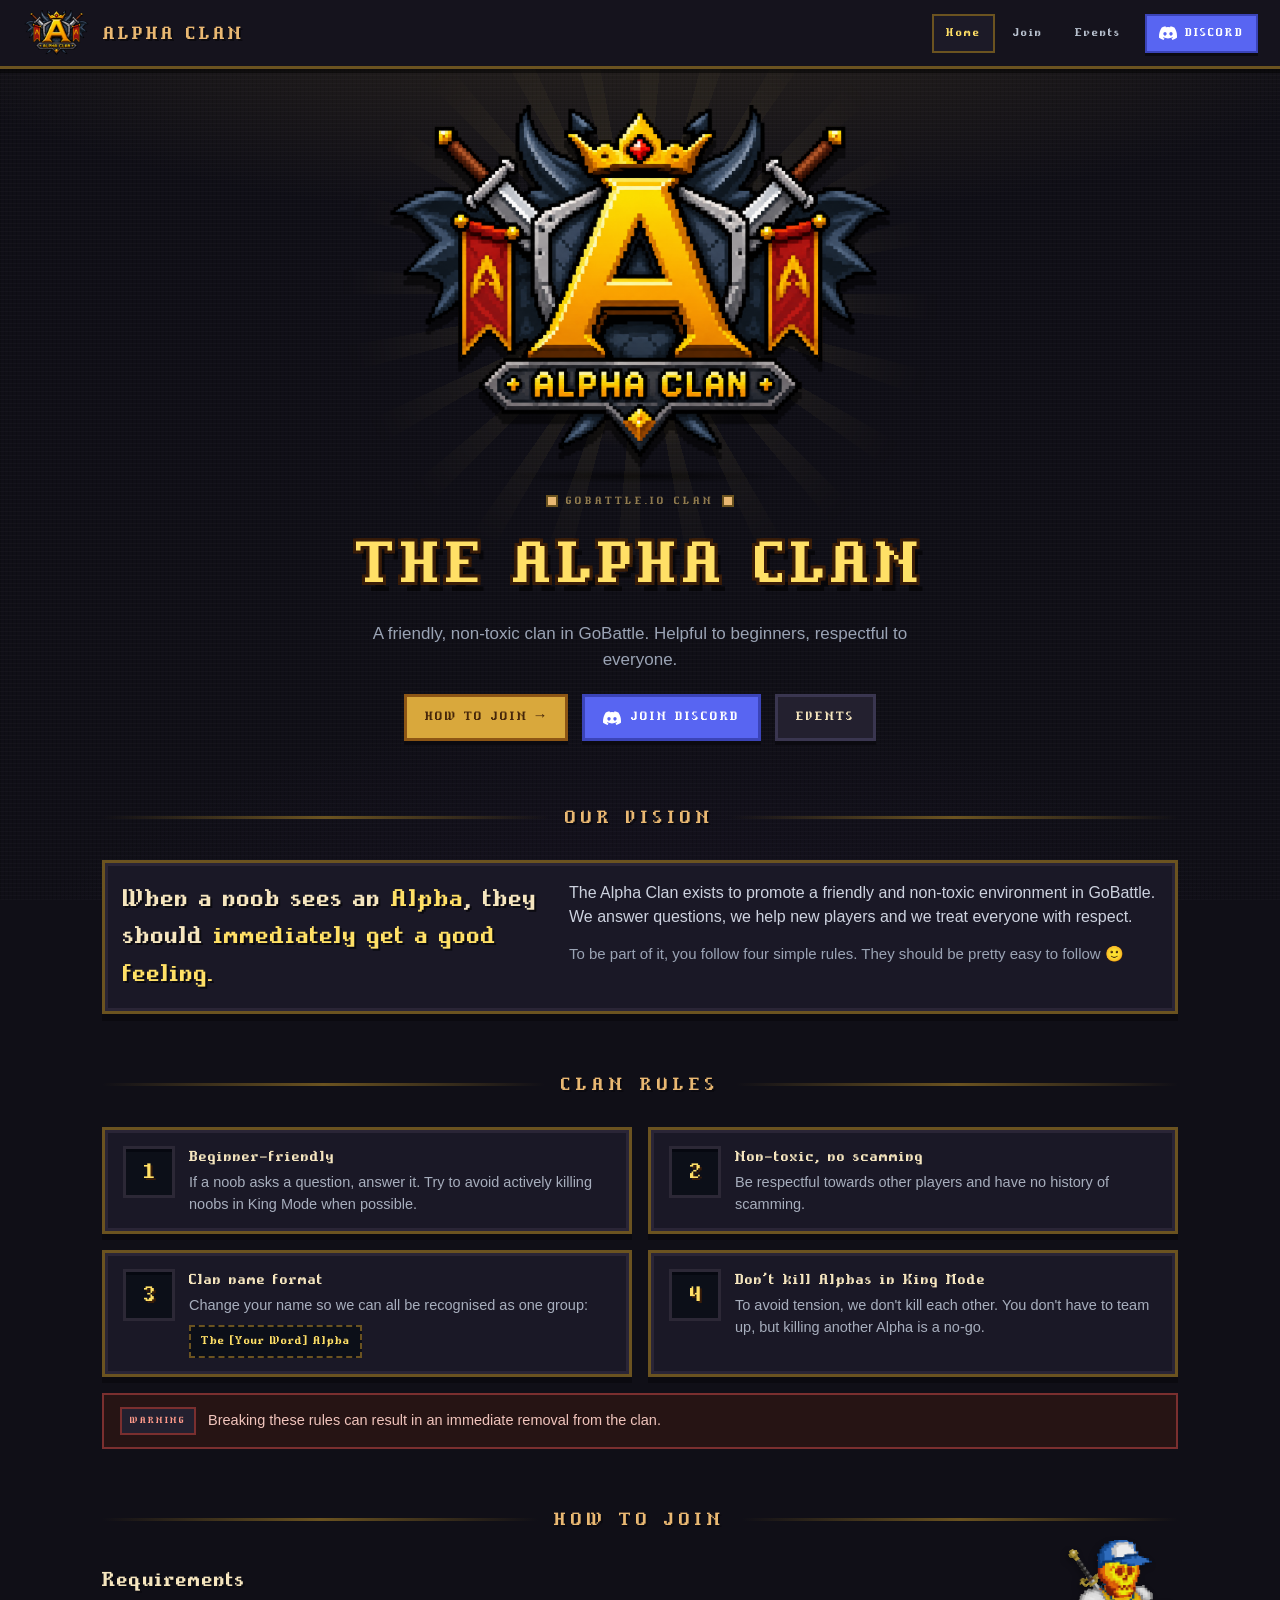
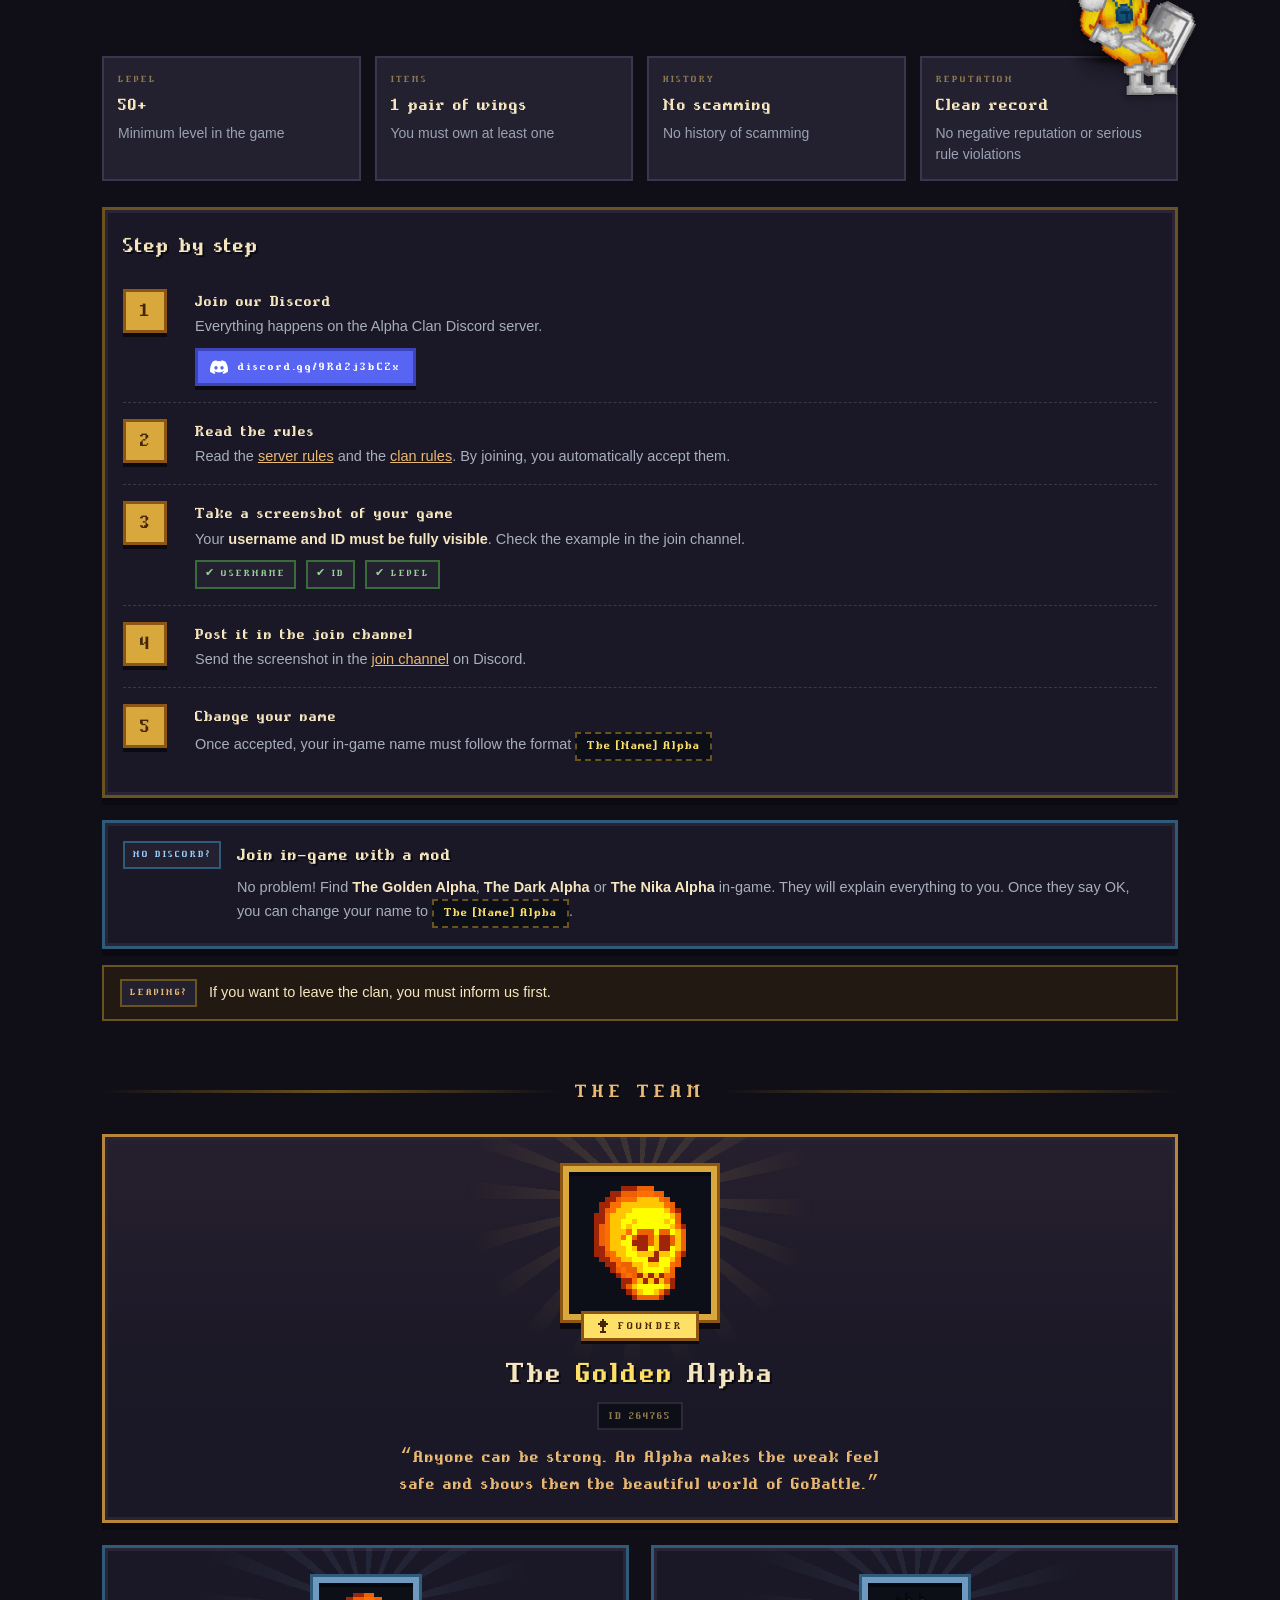
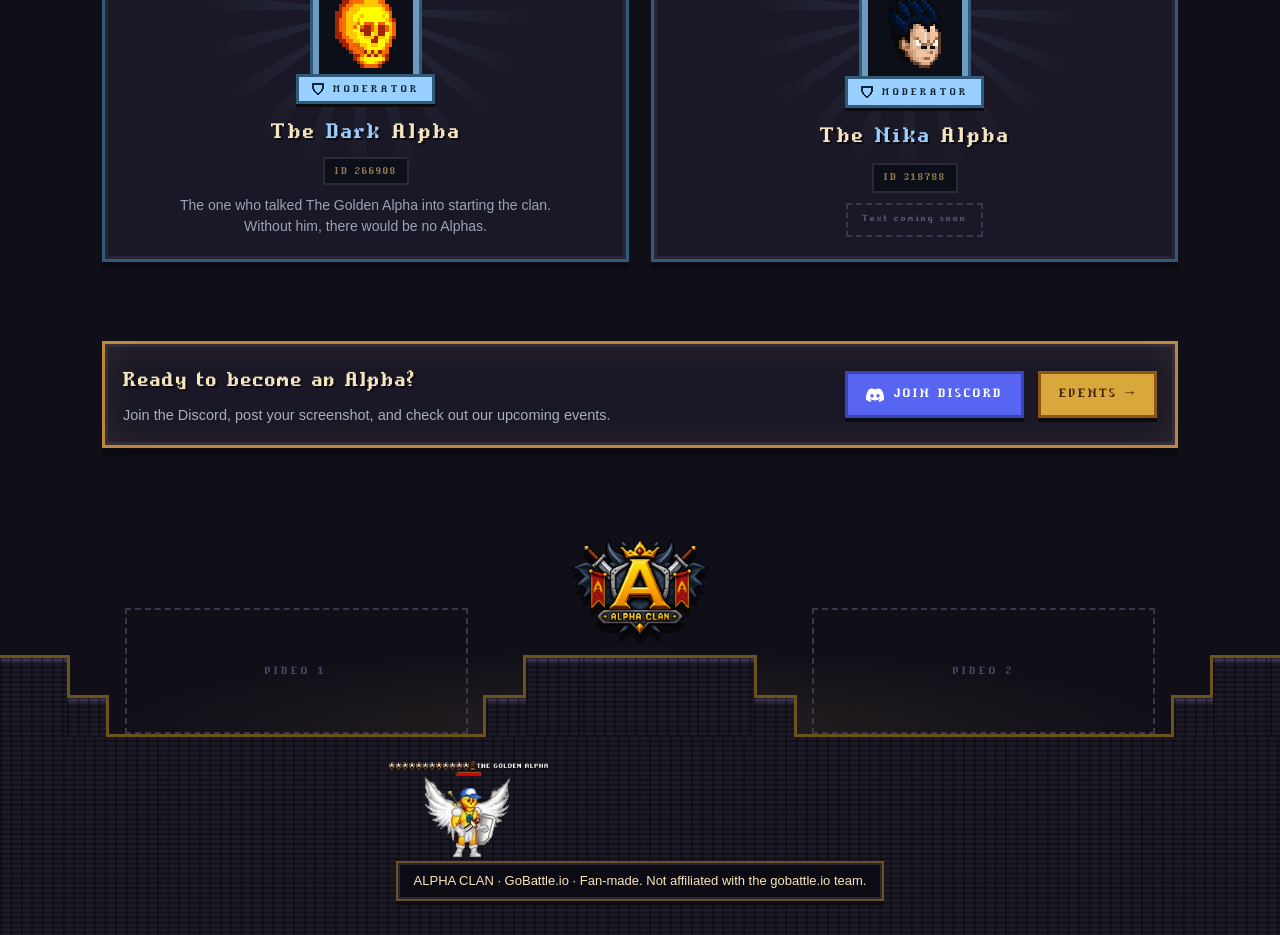
==== index.html @ 9edad075 "The Golden Alpha als Animation im Footer und neben den Events Co-Authored-By: Claude Opus 5.5 <norep" ====
<!DOCTYPE html>
<html lang="en">
<head>
  <meta charset="utf-8">
  <meta name="viewport" content="width=device-width, initial-scale=1">
  <title>ALPHA CLAN – GoBattle</title>
  <link rel="icon" href="images/alpha-clan-logo.png">
  <link rel="stylesheet" href="css/base.css">
  <link rel="stylesheet" href="css/home.css">
</head>
<body>

<header class="topbar">
  <a class="brand" href="#top"><img src="images/alpha-clan-logo.png" alt="Alpha Clan"><span>ALPHA CLAN</span></a>
  <button class="menu-btn" type="button" aria-label="Menu" aria-expanded="false" aria-controls="nav"><span></span></button>
  <nav class="topnav" id="nav">
    <a href="index.html" class="on">Home</a>
    <a href="#join">Join</a>
    <a href="events.html">Events</a>
    <a class="dc" href="https://discord.gg/9Rd2j3bCZx" target="_blank" rel="noopener"><span class="i-discord"></span>DISCORD</a>
  </nav>
</header>

<section class="hero" id="top">
  <div class="stage">
    <div class="rays"></div>
    <img class="crest" src="images/alpha-clan-logo.png" alt="Alpha Clan">
    <div class="pedestal"></div>
  </div>
  <div class="kick"><span class="stud"></span>GOBATTLE.IO CLAN<span class="stud"></span></div>
  <h1 class="title">THE ALPHA CLAN</h1>
  <p class="sub">A friendly, non-toxic clan in GoBattle. Helpful to beginners, respectful to everyone.</p>
  <div class="cta">
    <a class="btn" href="#join">HOW TO JOIN &rarr;</a>
    <a class="btn discord" href="https://discord.gg/9Rd2j3bCZx" target="_blank" rel="noopener"><span class="i-discord"></span>JOIN DISCORD</a>
    <a class="btn ghost" href="events.html">EVENTS</a>
  </div>
</section>

<main class="wrap">

  <section class="sec" id="vision">
    <div class="head"><h2>OUR VISION</h2></div>
    <div class="card vision">
      <p class="quote">When a noob sees an <b>Alpha</b>, they should <b>immediately get a good feeling.</b></p>
      <div>
        <p>The Alpha Clan exists to promote a friendly and non-toxic environment in GoBattle. We answer questions, we help new players and we treat everyone with respect.</p>
        <p class="small">To be part of it, you follow four simple rules. They should be pretty easy to follow 🙂</p>
      </div>
    </div>
  </section>

  <section class="sec" id="rules">
    <div class="head"><h2>CLAN RULES</h2></div>
    <div class="rules">
      <div class="rule">
        <div class="n">1</div>
        <div><h3>Beginner-friendly</h3><p>If a noob asks a question, answer it. Try to avoid actively killing noobs in King Mode when possible.</p></div>
      </div>
      <div class="rule">
        <div class="n">2</div>
        <div><h3>Non-toxic, no scamming</h3><p>Be respectful towards other players and have no history of scamming.</p></div>
      </div>
      <div class="rule">
        <div class="n">3</div>
        <div><h3>Clan name format</h3><p>Change your name so we can all be recognised as one group:</p><span class="fmt">The [Your Word] Alpha</span></div>
      </div>
      <div class="rule">
        <div class="n">4</div>
        <div><h3>Don't kill Alphas in King Mode</h3><p>To avoid tension, we don't kill each other. You don't have to team up, but killing another Alpha is a no-go.</p></div>
      </div>
    </div>
    <div class="warn"><span class="tag red">WARNING</span><span>Breaking these rules can result in an immediate removal from the clan.</span></div>
  </section>

  <section class="sec" id="join">
    <div class="head"><h2>HOW TO JOIN</h2></div>

    <h3 class="ctitle req-title">Requirements</h3>
    <div class="reqwrap">
      <span class="seatshadow" aria-hidden="true"></span>
      <img class="sitter" src="images/sitter.png" alt="" aria-hidden="true">
      <div class="req">
        <div class="rq"><small>LEVEL</small><b>50+</b><span>Minimum level in the game</span></div>
        <div class="rq"><small>ITEMS</small><b>1 pair of wings</b><span>You must own at least one</span></div>
        <div class="rq"><small>HISTORY</small><b>No scamming</b><span>No history of scamming</span></div>
        <div class="rq"><small>REPUTATION</small><b>Clean record</b><span>No negative reputation or serious rule violations</span></div>
      </div>
    </div>

    <div class="card steps-card">
      <h3 class="ctitle">Step by step</h3>
      <ol class="steps">
        <li><div>
          <h4>Join our Discord</h4>
          <p>Everything happens on the Alpha Clan Discord server.</p>
          <a class="btn discord" href="https://discord.gg/9Rd2j3bCZx" target="_blank" rel="noopener"><span class="i-discord"></span>discord.gg/9Rd2j3bCZx</a>
        </div></li>
        <li><div>
          <h4>Read the rules</h4>
          <p>Read the <a href="https://discord.com/channels/1537500605042528298/1550809230829682698" target="_blank" rel="noopener">server rules</a> and the <a href="https://discord.com/channels/1537500605042528298/1537757048744312873" target="_blank" rel="noopener">clan rules</a>. By joining, you automatically accept them.</p>
        </div></li>
        <li><div>
          <h4>Take a screenshot of your game</h4>
          <p>Your <b>username and ID must be fully visible</b>. Check the example in the join channel.</p>
          <div class="checks"><span class="tag green">&#10004; USERNAME</span><span class="tag green">&#10004; ID</span><span class="tag green">&#10004; LEVEL</span></div>
        </div></li>
        <li><div>
          <h4>Post it in the join channel</h4>
          <p>Send the screenshot in the <a href="https://discord.com/channels/1537500605042528298/1537759457839419513" target="_blank" rel="noopener">join channel</a> on Discord.</p>
        </div></li>
        <li><div>
          <h4>Change your name</h4>
          <p>Once accepted, your in-game name must follow the format <span class="fmt">The [Name] Alpha</span></p>
        </div></li>
      </ol>
    </div>

    <div class="card alt">
      <span class="tag blue">NO DISCORD?</span>
      <div>
        <h3 class="ctitle">Join in-game with a mod</h3>
        <p class="desc">No problem! Find <b>The Golden Alpha</b>, <b>The Dark Alpha</b> or <b>The Nika Alpha</b> in-game. They will explain everything to you. Once they say OK, you can change your name to <span class="fmt">The [Name] Alpha</span>.</p>
      </div>
    </div>

    <div class="warn gold"><span class="tag gold">LEAVING?</span><span>If you want to leave the clan, you must inform us first.</span></div>
  </section>

  <section class="sec" id="team">
    <div class="head"><h2>THE TEAM</h2></div>
    <div class="team">
      <div id="founder"></div>
      <div class="mods" id="mods"></div>
    </div>
    <div class="stat" id="stat"></div>
  </section>

  <section class="sec">
    <div class="card feat band">
      <div>
        <h3 class="ctitle">Ready to become an Alpha?</h3>
        <p class="desc">Join the Discord, post your screenshot, and check out our upcoming events.</p>
      </div>
      <div class="cta">
        <a class="btn discord" href="https://discord.gg/9Rd2j3bCZx" target="_blank" rel="noopener"><span class="i-discord"></span>JOIN DISCORD</a>
        <a class="btn" href="events.html">EVENTS &rarr;</a>
      </div>
    </div>
  </section>

</main>

<section class="arena" aria-hidden="true">
  <div class="stone wall left"></div>
  <div class="fighter empty" data-label="VIDEO 1" data-src="videos/fight-1.mp4" data-ground="0.1182"><span class="block hi l"></span><span class="block base l"></span><span class="block hi r"></span><span class="block base r"></span></div>
  <div class="stone center"><img class="arena-logo" src="images/alpha-clan-logo.png" alt=""></div>
  <div class="fighter empty" data-label="VIDEO 2" data-src="videos/fight-2.mp4" data-ground="0.0886"><span class="block hi l"></span><span class="block base l"></span><span class="block hi r"></span><span class="block base r"></span></div>
  <div class="stone wall right"></div>
</section>

<footer>
  <span><img class="footer-alpha" src="images/golden-alpha-rechts.webp" alt="" aria-hidden="true">ALPHA CLAN · GoBattle.io · Fan-made. Not affiliated with the gobattle.io team.</span>
</footer>

<script src="data/team.js"></script>
<script src="js/common.js"></script>
<script src="js/home.js"></script>
</body>
</html>
---- css/base.css ----
@font-face {
  font-family: "Compass";
  src: url("../images/compass.ttf") format("truetype");
  font-display: swap;
}

:root {
  --bg:      #100f17;
  --panel:   #1a1826;
  --panel2:  #23202f;
  --well:    #0c0f18;
  --bar:     #15131d;
  --edge:    #6b5320;
  --edge2:   #b8863a;
  --in:      #2a2536;
  --line:    #3a3650;
  --slot:    #2c2836;

  --gold:    #e9b872;
  --yellow:  #ffe066;
  --cream:   #f6e6bf;
  --brown:   #8f7a4e;
  --ink:     #3a1d08;
  --shadow:  #0b0a10;
  --text:    #cdd2df;
  --muted:   #9aa3b4;
  --soft:    #a7aebd;
  --hover:   #fff9b8;

  --green:   #9ad09a;
  --blue:    #9ad0ff;
  --red:     #ff9a8a;

  --btn:      #d9a83c;
  --btn-edge: #8d5615;
  --btn-ink:  #45260a;
  --discord:  #5865f2;
  --discord2: #3b44b8;

  --stone:     #1d1a27;
  --brick-w:   36px;
  --brick-h:   17px;
  --cap:       18px;
  --bricks:    linear-gradient(90deg, rgba(0, 0, 0, .38) 2px, transparent 2px),
               linear-gradient(0deg, rgba(0, 0, 0, .38) 2px, transparent 2px);

  --px: "Compass", monospace;
  --b:  "Trebuchet MS", Tahoma, sans-serif;

  --outline-3: -3px 0 var(--ink), 3px 0 var(--ink), 0 -3px var(--ink), 0 3px var(--ink),
               -3px -3px var(--ink), 3px -3px var(--ink), -3px 3px var(--ink), 3px 3px var(--ink),
               6px 9px 0 rgba(0, 0, 0, .55);
}

*, *::before, *::after { box-sizing: border-box; margin: 0; padding: 0; }

html { scroll-behavior: smooth; }

[id] { scroll-margin-top: 90px; }

body {
  min-height: 100vh;
  display: flex;
  flex-direction: column;
  font-family: var(--b);
  font-size: 16px;
  line-height: 1.5;
  color: var(--text);
  background-color: var(--bg);
  background-image:
    radial-gradient(120% 60% at 50% -8%, rgba(230, 189, 92, .16), transparent 55%),
    radial-gradient(90% 70% at 50% 120%, rgba(60, 40, 90, .18), transparent 60%),
    repeating-linear-gradient(0deg, rgba(255, 255, 255, .018) 0 1px, transparent 1px 4px),
    repeating-linear-gradient(90deg, rgba(0, 0, 0, .16) 0 1px, transparent 1px 4px);
  background-attachment: fixed;
}

a       { color: var(--gold); }
a:hover { color: var(--hover); }
img     { display: block; }

.i-discord {
  display: inline-block;
  flex: none;
  width: 18px;
  height: 14px;
  background: currentColor;
  -webkit-mask: url("data:image/svg+xml,%3Csvg xmlns='http://www.w3.org/2000/svg' viewBox='0 0 24 18'%3E%3Cpath d='M20.3 1.5A19.6 19.6 0 0 0 15.4 0l-.6 1.3a18.2 18.2 0 0 0-5.6 0L8.6 0a19.5 19.5 0 0 0-4.9 1.5C.6 6.2-.3 10.8.1 15.3a19.8 19.8 0 0 0 6 3l1.3-2.1a12.8 12.8 0 0 1-2-1l.5-.4a14 14 0 0 0 12.2 0l.5.4-2 1 1.3 2.1a19.7 19.7 0 0 0 6-3c.5-5.2-.8-9.8-3.6-13.8ZM8 12.5c-1.2 0-2.2-1.1-2.2-2.4S6.8 7.7 8 7.7s2.2 1.1 2.2 2.4-1 2.4-2.2 2.4Zm8 0c-1.2 0-2.2-1.1-2.2-2.4s1-2.4 2.2-2.4 2.2 1.1 2.2 2.4-1 2.4-2.2 2.4Z'/%3E%3C/svg%3E") center / contain no-repeat;
          mask: url("data:image/svg+xml,%3Csvg xmlns='http://www.w3.org/2000/svg' viewBox='0 0 24 18'%3E%3Cpath d='M20.3 1.5A19.6 19.6 0 0 0 15.4 0l-.6 1.3a18.2 18.2 0 0 0-5.6 0L8.6 0a19.5 19.5 0 0 0-4.9 1.5C.6 6.2-.3 10.8.1 15.3a19.8 19.8 0 0 0 6 3l1.3-2.1a12.8 12.8 0 0 1-2-1l.5-.4a14 14 0 0 0 12.2 0l.5.4-2 1 1.3 2.1a19.7 19.7 0 0 0 6-3c.5-5.2-.8-9.8-3.6-13.8ZM8 12.5c-1.2 0-2.2-1.1-2.2-2.4S6.8 7.7 8 7.7s2.2 1.1 2.2 2.4-1 2.4-2.2 2.4Zm8 0c-1.2 0-2.2-1.1-2.2-2.4s1-2.4 2.2-2.4 2.2 1.1 2.2 2.4-1 2.4-2.2 2.4Z'/%3E%3C/svg%3E") center / contain no-repeat;
}

.stud {
  flex: none;
  width: 8px;
  height: 8px;
  background: var(--gold);
  box-shadow: 0 0 0 2px var(--edge);
}

.topbar {
  position: sticky;
  top: 0;
  z-index: 20;
  display: flex;
  align-items: center;
  justify-content: space-between;
  gap: 16px;
  padding: 10px 22px;
  background: var(--bar);
  border-bottom: 3px solid var(--edge);
  box-shadow: 0 4px 0 rgba(0, 0, 0, .5);
}

.brand {
  display: flex;
  align-items: center;
  gap: 12px;
  text-decoration: none;
}
.brand img { height: 46px; width: auto; }
.brand span {
  font-family: var(--px);
  font-size: 22px;
  letter-spacing: 3px;
  color: var(--gold);
  text-shadow: 2px 2px 0 var(--shadow);
}

.topnav {
  display: flex;
  align-items: center;
  flex-wrap: wrap;
  gap: 4px;
}
.topnav a {
  font-family: var(--px);
  font-size: 14px;
  letter-spacing: 2px;
  color: #b9c2d0;
  text-decoration: none;
  padding: 7px 12px;
  border: 2px solid transparent;
}
.topnav a:hover {
  color: var(--hover);
  border-color: #4a465e;
  background: #1c1a27;
}
.topnav a.on {
  color: var(--yellow);
  border-color: var(--edge);
  background: #1c1a27;
}
.topnav a.dc {
  display: inline-flex;
  align-items: center;
  gap: 8px;
  margin-left: 6px;
  color: #fff;
  background: var(--discord);
  border-color: var(--discord2);
  box-shadow: 0 3px 0 var(--shadow);
}
.topnav a.dc:hover { background: #6b77ff; }

.menu-btn {
  display: none;
  flex: none;
  width: 48px;
  height: 44px;
  place-items: center;
  cursor: pointer;
  background: var(--panel2);
  border: 2px solid var(--line);
  box-shadow: 0 3px 0 var(--shadow);
  -webkit-tap-highlight-color: transparent;
}
.menu-btn:hover,
.menu-btn[aria-expanded="true"] { border-color: var(--edge2); }
.menu-btn:active { transform: translateY(3px); box-shadow: none; }

.menu-btn span,
.menu-btn span::before,
.menu-btn span::after {
  display: block;
  width: 22px;
  height: 3px;
  background: var(--gold);
  transition: transform 120ms steps(3), background 120ms steps(3);
}
.menu-btn span { position: relative; }
.menu-btn span::before,
.menu-btn span::after {
  content: "";
  position: absolute;
  left: 0;
}
.menu-btn span::before { top: -7px; }
.menu-btn span::after  { top: 7px; }

.menu-btn[aria-expanded="true"] span { background: transparent; }
.menu-btn[aria-expanded="true"] span::before { transform: translateY(7px) rotate(45deg); }
.menu-btn[aria-expanded="true"] span::after  { transform: translateY(-7px) rotate(-45deg); }

@keyframes drop {
  from { opacity: 0; transform: translateY(-8px); }
}

.hero {
  overflow: hidden;
  overflow: clip;
  text-align: center;
  padding: 36px 20px 20px;
}

.stage {
  position: relative;
  width: 540px;
  max-width: 94%;
  margin: 0 auto;
}
.stage::before {
  content: "";
  position: absolute;
  left: 50%;
  top: 50%;
  width: 80%;
  aspect-ratio: 1;
  transform: translate(-50%, -50%);
  background: radial-gradient(closest-side, rgba(255, 200, 90, .30), rgba(255, 200, 90, .08) 55%, transparent 72%);
  pointer-events: none;
}

.rays {
  position: absolute;
  left: 50%;
  top: 50%;
  width: 160%;
  aspect-ratio: 1;
  transform: translate(-50%, -50%);
  background: repeating-conic-gradient(rgba(255, 224, 102, .09) 0 5deg, transparent 5deg 15deg);
  -webkit-mask: radial-gradient(closest-side, #000 15%, transparent 70%);
          mask: radial-gradient(closest-side, #000 15%, transparent 70%);
  animation: spin 90s linear infinite;
  pointer-events: none;
}

.crest {
  position: relative;
  z-index: 3;
  width: 100%;
  margin: 0 auto;
  filter: drop-shadow(0 10px 0 rgba(0, 0, 0, .5));
  animation: bob 3.2s ease-in-out infinite;
  will-change: transform;
}

.pedestal {
  width: 56%;
  height: 14px;
  margin: 4px auto 0;
  background: radial-gradient(closest-side, rgba(0, 0, 0, .6), transparent);
  animation: shade 3.2s ease-in-out infinite;
}

@keyframes spin  { to { transform: translate(-50%, -50%) rotate(360deg); } }
@keyframes bob   { 50% { transform: translate3d(0, -10px, 0); } }
@keyframes shade { 50% { transform: scaleX(.85); opacity: .7; } }
@keyframes blink { 50% { opacity: 0; } }

.kick {
  display: inline-flex;
  align-items: center;
  gap: 10px;
  font-family: var(--px);
  font-size: 13px;
  letter-spacing: 3px;
  color: var(--brown);
}

.title {
  margin: 16px 0 14px;
  font-family: var(--px);
  font-weight: 400;
  font-size: clamp(34px, 8vw, 72px);
  line-height: 1.05;
  letter-spacing: 4px;
  color: var(--yellow);
  overflow-wrap: anywhere;
  text-wrap: balance;
  text-shadow: var(--outline-3);
}

.sub {
  max-width: 560px;
  margin: 0 auto 22px;
  font-size: 17px;
  color: var(--muted);
}

.wrap {
  flex: 1;
  width: 100%;
  max-width: 1120px;
  margin: 0 auto;
  padding: 30px 22px 60px;
}

.head {
  display: flex;
  align-items: center;
  gap: 16px;
  margin: 10px 0 26px;
}
.head::before,
.head::after {
  content: "";
  flex: 1;
  height: 3px;
  background: linear-gradient(90deg, transparent, var(--edge), transparent);
}
.head h2 {
  font-family: var(--px);
  font-weight: 400;
  font-size: 22px;
  letter-spacing: 5px;
  text-align: center;
  color: var(--gold);
  text-shadow: 2px 2px 0 var(--shadow);
}

.card {
  position: relative;
  padding: 18px;
  background: var(--panel);
  border: 3px solid var(--edge);
  box-shadow: 0 7px 0 var(--shadow), inset 0 0 0 3px var(--in);
}
.card.feat { border-color: var(--edge2); }
.card.feat::before {
  content: "";
  position: absolute;
  inset: -3px;
  box-shadow: inset 0 0 40px rgba(233, 184, 114, .12);
  pointer-events: none;
}

.ctitle {
  margin-bottom: 3px;
  font-family: var(--px);
  font-weight: 400;
  font-size: 25px;
  letter-spacing: 1px;
  color: var(--cream);
  text-shadow: 2px 2px 0 var(--shadow);
}

.desc {
  margin-bottom: 18px;
  font-size: 14.5px;
  color: var(--soft);
}

.tag {
  display: inline-flex;
  align-items: center;
  gap: 6px;
  padding: 4px 8px;
  font-family: var(--px);
  font-size: 11px;
  letter-spacing: 2px;
  color: var(--text);
  background: var(--panel2);
  border: 2px solid var(--line);
}
.tag.red   { color: var(--red);   border-color: #7a2f2f; }
.tag.blue  { color: var(--blue);  border-color: #2f5a7a; }
.tag.green { color: var(--green); border-color: #3a6b3a; }
.tag.gold  { color: var(--gold);  border-color: var(--edge); }
.tag.muted { color: var(--brown); }

.btn {
  align-self: flex-start;
  display: inline-flex;
  align-items: center;
  gap: 10px;
  padding: 9px 18px;
  font-family: var(--px);
  font-size: 15px;
  letter-spacing: 2px;
  text-decoration: none;
  color: var(--btn-ink);
  background: var(--btn);
  border: 3px solid var(--btn-edge);
  box-shadow: 0 4px 0 var(--shadow);
}
.btn:hover  { color: var(--btn-ink); background: var(--yellow); }
.btn:active { transform: translateY(4px); box-shadow: none; }

.btn.discord       { color: #fff; background: var(--discord); border-color: var(--discord2); }
.btn.discord:hover { color: #fff; background: #6b77ff; }

.btn.ghost       { color: var(--cream); background: var(--panel2); border-color: var(--line); }
.btn.ghost:hover { color: var(--hover); background: #2c2840; }

.btn.off {
  color: #6f6a86;
  background: var(--panel2);
  border-color: var(--line);
  pointer-events: none;
}

.cta {
  display: flex;
  flex-wrap: wrap;
  justify-content: center;
  gap: 14px;
}

footer {
  display: flex;
  flex-wrap: wrap;
  align-items: center;
  justify-content: center;
  gap: 12px;
  padding: 28px 22px 34px;
  text-align: center;
  font-size: 13px;
  color: var(--muted);
  background-color: var(--stone);
  background-image: var(--bricks);
  background-size: var(--brick-w) var(--brick-h);
  background-position: left top;
  border-top: 3px solid var(--edge);
}
footer img  { height: 40px; width: auto; image-rendering: pixelated; }
footer:has(.footer-alpha) { padding-top: 124px; }
footer span { position: relative; }
footer .footer-alpha {
  position: absolute;
  left: -14px;
  bottom: calc(100% + 1px);
  width: 168px;
  height: auto;
  pointer-events: none;
}
footer b    { color: var(--gold); }
footer span {
  padding: 8px 16px;
  line-height: 1.5;
  color: var(--cream);
  background: rgba(12, 10, 18, .9);
  border: 2px solid var(--edge);
  box-shadow: 0 4px 0 var(--shadow), inset 0 0 0 2px #2a2536;
}

@media (max-width: 760px) {
  footer .footer-alpha { width: 120px; left: -8px; }
  footer:has(.footer-alpha) { padding-top: 96px; }
  .topbar     { padding: 8px 16px; }
  .brand img  { height: 40px; }
  .brand span { font-size: 18px; letter-spacing: 2px; }
  .menu-btn   { display: grid; }

  .topnav {
    position: absolute;
    top: 100%;
    left: 0;
    right: 0;
    display: none;
    flex-direction: column;
    align-items: stretch;
    flex-wrap: nowrap;
    gap: 6px;
    max-height: calc(100vh - 60px);
    max-height: calc(100dvh - 60px);
    overflow-y: auto;
    padding: 12px 16px 16px;
    background: var(--bar);
    border-bottom: 3px solid var(--edge);
    box-shadow: 0 10px 0 rgba(0, 0, 0, .45);
  }
  .topnav.open {
    display: flex;
    animation: drop 140ms steps(3);
  }
  .topnav a {
    display: flex;
    align-items: center;
    min-height: 48px;
    padding: 10px 14px;
    font-size: 16px;
    background: var(--panel);
    border-color: var(--line);
  }
  .topnav a.dc {
    justify-content: center;
    margin: 6px 0 0;
  }
}

@media (max-width: 560px) {
  .wrap { padding: 20px 14px 40px; }
  .hero { padding-left: 14px; padding-right: 14px; }
  .head { gap: 10px; }
  .head h2 { font-size: 17px; letter-spacing: 3px; }
  .cta  { flex-direction: column; align-items: stretch; max-width: 340px; margin-left: auto; margin-right: auto; }
  .cta .btn { align-self: stretch; justify-content: center; }
}

@media (max-width: 360px) {
  .brand span { display: none; }
}

@media (prefers-reduced-motion: reduce) {
  .rays, .crest, .pedestal { animation: none; }
}
---- css/home.css ----
.hero .kick { margin-top: 8px; }
.hero .sub  { margin-top: 18px; }
.hero .cta  { margin-top: 6px; }

.card {
  display: flex;
  flex-direction: column;
  transition: transform 90ms steps(3), box-shadow 90ms steps(3);
}
.card:hover {
  transform: translateY(-4px);
  box-shadow: 0 11px 0 var(--shadow), inset 0 0 0 3px #3a3350;
}
.card b, .card strong { color: var(--cream); }

.sec             { margin-top: 54px; }
.sec:first-child { margin-top: 10px; }

.fmt {
  display: inline-block;
  padding: 2px 10px;
  font-family: var(--px);
  font-size: 14px;
  letter-spacing: 1px;
  color: var(--yellow);
  background: var(--well);
  border: 2px dashed var(--edge);
}

.vision {
  display: grid;
  grid-template-columns: minmax(0, 1fr) minmax(0, 1.4fr);
  gap: 26px;
  align-items: start;
}
.quote {
  font-family: var(--px);
  font-size: clamp(22px, 3vw, 30px);
  line-height: 1.25;
  letter-spacing: 1px;
  color: var(--cream);
  text-shadow: 2px 2px 0 var(--shadow);
}
.quote b { font-weight: 400; color: var(--yellow); }
.vision .small {
  margin-top: 14px;
  font-size: 15px;
  color: var(--muted);
}

.rules {
  display: grid;
  grid-template-columns: repeat(2, minmax(0, 1fr));
  gap: 16px;
}
.rule {
  display: grid;
  grid-template-columns: 52px minmax(0, 1fr);
  gap: 14px;
  align-items: start;
  padding: 16px 18px;
  background: var(--panel);
  border: 3px solid var(--edge);
  box-shadow: 0 6px 0 var(--shadow), inset 0 0 0 3px var(--in);
}
.rule .n {
  width: 52px;
  height: 52px;
  display: grid;
  place-items: center;
  font-family: var(--px);
  font-size: 26px;
  color: var(--yellow);
  text-shadow: 2px 2px 0 var(--ink);
  background: var(--well);
  border: 3px solid var(--slot);
  box-shadow: inset 0 3px 0 #060810;
}
.rule h3 {
  margin-bottom: 4px;
  font-family: var(--px);
  font-weight: 400;
  font-size: 18px;
  line-height: 1.2;
  letter-spacing: 1px;
  color: var(--cream);
}
.rule p    { font-size: 14.5px; color: var(--soft); }
.rule .fmt { margin-top: 8px; padding: 4px 10px; }

.warn {
  display: flex;
  align-items: center;
  gap: 12px;
  margin-top: 16px;
  padding: 12px 16px;
  font-size: 14.5px;
  color: #f0c4bc;
  background: #261414;
  border: 2px solid #7a2f2f;
}
.warn .tag { flex: none; }
.warn.gold {
  color: var(--cream);
  background: #221a12;
  border-color: var(--edge);
}

.req-title { margin-bottom: 14px; }

.reqwrap {
  position: relative;
  margin-top: 56px;
}
.req {
  position: relative;
  z-index: 1;
  display: grid;
  grid-template-columns: repeat(auto-fill, minmax(210px, 1fr));
  gap: 14px;
}
.rq {
  display: grid;
  align-content: start;
  gap: 6px;
  padding: 14px;
  background: var(--panel2);
  border: 2px solid var(--line);
}
.rq small {
  font-family: var(--px);
  font-size: 11px;
  letter-spacing: 2px;
  color: var(--brown);
}
.rq b {
  font-family: var(--px);
  font-weight: 400;
  font-size: 20px;
  line-height: 1.15;
  letter-spacing: 1px;
  color: var(--cream);
}
.rq span { font-size: 14px; color: var(--muted); }

.sitter {
  position: absolute;
  right: -18px;
  top: -116px;
  z-index: 3;
  width: 128px;
  height: auto;
  pointer-events: none;
  filter: brightness(.92) saturate(.95)
          drop-shadow(0 1px 0 rgba(0, 0, 0, .35))
          drop-shadow(-2px 3px 3px rgba(0, 0, 0, .28));
}
.seatshadow {
  position: absolute;
  right: 30px;
  top: -5px;
  z-index: 2;
  width: 78px;
  height: 14px;
  pointer-events: none;
  background: radial-gradient(closest-side, rgba(0, 0, 0, .7), rgba(0, 0, 0, .35) 55%, transparent);
  filter: blur(1.5px);
}
.seatshadow::after {
  content: "";
  position: absolute;
  left: 4px;
  right: 0;
  top: 9px;
  height: 30px;
  background: linear-gradient(180deg, rgba(0, 0, 0, .4), transparent);
  -webkit-mask: radial-gradient(60% 100% at 55% 0, #000, transparent);
          mask: radial-gradient(60% 100% at 55% 0, #000, transparent);
}

.steps-card { margin-top: 26px; }

.steps {
  list-style: none;
  counter-reset: step;
  margin-top: 4px;
}
.steps li {
  counter-increment: step;
  display: grid;
  grid-template-columns: 56px minmax(0, 1fr);
  gap: 16px;
  padding: 16px 0;
  border-bottom: 1px dashed var(--line);
}
.steps li:last-child { border-bottom: none; }
.steps li::before {
  content: counter(step);
  width: 44px;
  height: 44px;
  display: grid;
  place-items: center;
  font-family: var(--px);
  font-size: 22px;
  color: var(--btn-ink);
  background: var(--btn);
  border: 3px solid var(--btn-edge);
  box-shadow: 0 4px 0 var(--shadow);
}
.steps h4 {
  margin-top: 2px;
  font-family: var(--px);
  font-weight: 400;
  font-size: 18px;
  line-height: 1.2;
  letter-spacing: 1px;
  color: var(--cream);
}
.steps p    { margin-top: 4px; font-size: 14.5px; color: var(--soft); }
.steps .btn { margin-top: 10px; padding: 6px 12px; font-size: 13px; }

.checks {
  display: flex;
  flex-wrap: wrap;
  gap: 10px;
  margin-top: 10px;
}

.alt {
  display: grid;
  grid-template-columns: auto minmax(0, 1fr);
  gap: 16px;
  align-items: start;
  margin-top: 22px;
  border-color: #2f5a7a;
}
.alt .ctitle { font-size: 20px; }
.alt .desc   { margin: 6px 0 0; }

.team { display: grid; gap: 22px; }
.mods {
  display: grid;
  grid-template-columns: repeat(auto-fit, minmax(240px, 1fr));
  gap: 22px;
}

.tm {
  --k: #2f5a7a;
  --glow: rgba(154, 208, 255, .09);
  --ring: #6f9ac0;
  --ring2: #2f5a7a;
  --accent: var(--blue);
  --size: 112px;

  position: relative;
  overflow: hidden;
  display: grid;
  justify-items: center;
  gap: 10px;
  padding: 26px 22px 22px;
  text-align: center;
  background: var(--panel);
  border: 3px solid var(--k);
  box-shadow: 0 7px 0 var(--shadow), inset 0 0 0 3px var(--in);
}
.tm.founder {
  --k: var(--edge2);
  --glow: rgba(255, 224, 102, .13);
  --ring: var(--btn);
  --ring2: var(--btn-edge);
  --accent: var(--yellow);
  --size: 160px;
  background: linear-gradient(180deg, #261f2e, var(--panel) 70%);
}
.tm::before {
  content: "";
  position: absolute;
  left: 50%;
  top: 0;
  width: 520px;
  aspect-ratio: 1;
  transform: translate(-50%, -38%);
  background: repeating-conic-gradient(var(--glow) 0 6deg, transparent 6deg 18deg);
  -webkit-mask: radial-gradient(closest-side, #000 10%, transparent 68%);
          mask: radial-gradient(closest-side, #000 10%, transparent 68%);
  pointer-events: none;
}
.tm > * { position: relative; }

.frame {
  width: var(--size);
  aspect-ratio: 1;
  padding: 6px;
  background: var(--ring);
  border: 3px solid var(--ring2);
  box-shadow: 0 6px 0 var(--shadow);
}
.frame .in {
  position: relative;
  width: 100%;
  height: 100%;
  display: grid;
  place-items: center;
  overflow: hidden;
  background: var(--well);
  box-shadow: inset 0 4px 0 #060810;
}
.frame img {
  position: absolute;
  inset: 10%;
  width: 80%;
  height: 80%;
  object-fit: contain;
  image-rendering: pixelated;
}
.frame .ph {
  width: calc(100% - 14px);
  height: calc(100% - 14px);
  display: grid;
  place-items: center;
  align-content: center;
  gap: 2px;
  font-family: var(--px);
  color: #3f3a58;
  border: 2px dashed var(--line);
}
.frame .ph b     { font-weight: 400; font-size: calc(var(--size) * .34); line-height: 1; }
.frame .ph small { font-size: 10px; letter-spacing: 2px; }

.crown {
  display: inline-flex;
  align-items: center;
  gap: 8px;
  margin-top: -22px;
  padding: 3px 12px;
  font-family: var(--px);
  font-size: 12px;
  letter-spacing: 3px;
  color: #0f2638;
  background: var(--blue);
  border: 3px solid #2f5a7a;
  box-shadow: 0 3px 0 var(--shadow);
}
.founder .crown {
  color: var(--btn-ink);
  background: var(--yellow);
  border-color: var(--btn-edge);
}

.tm h3 {
  margin-top: 4px;
  font-family: var(--px);
  font-weight: 400;
  font-size: clamp(20px, 2.6vw, 26px);
  line-height: 1.1;
  letter-spacing: 2px;
  color: var(--cream);
  text-shadow: 2px 2px 0 var(--shadow);
}
.founder h3 { font-size: clamp(22px, 3.4vw, 34px); }
.tm h3 em   { font-style: normal; color: var(--accent); }

.idp {
  padding: 3px 10px;
  font-family: var(--px);
  font-size: 12px;
  letter-spacing: 2px;
  color: var(--brown);
  background: var(--well);
  border: 2px solid var(--slot);
}

.say {
  max-width: 420px;
  font-size: 14px;
  color: var(--muted);
  text-wrap: pretty;
}
.founder .say {
  max-width: 520px;
  margin-top: 4px;
  font-family: var(--px);
  font-size: clamp(16px, 2vw, 20px);
  line-height: 1.35;
  letter-spacing: 1px;
  color: var(--gold);
}
.say.empty {
  padding: 6px 14px;
  font-family: var(--px);
  font-size: 11px;
  letter-spacing: 2px;
  color: #5d5876;
  border: 2px dashed var(--line);
}

.stat {
  display: inline-flex;
  align-items: center;
  gap: 10px;
  margin-top: 18px;
  font-size: 14.5px;
  color: var(--muted);
}
.stat b {
  font-family: var(--px);
  font-weight: 400;
  font-size: 22px;
  color: var(--yellow);
}

.band {
  display: grid;
  grid-template-columns: minmax(0, 1fr) auto;
  gap: 20px;
  align-items: center;
}
.band .desc { margin: 6px 0 0; }

body {
  --gap: .2;
  --fw: min(calc((100vw - 20px) / (2 + var(--gap))), 900px);
  --u: calc(var(--fw) / 1912);
  --step: calc(var(--u) * 132);
  --rim: 3px solid var(--edge);
  --brick-w: calc(var(--u) * 35);
  --brick-h: calc(var(--u) * 16.4);
  --cap: calc(var(--u) * 18);
}

.arena {
  position: relative;
  z-index: 2;
  display: flex;
  align-items: flex-end;
  justify-content: center;
  height: calc(var(--fw) * .24);
  margin-top: calc(var(--fw) * .12 + 20px);
  background: radial-gradient(60% 90% at 50% 100%, rgba(233, 184, 114, .10), transparent 70%);
}
.arena + footer { position: relative; z-index: 1; }

.stone,
.block {
  background-color: var(--stone);
  background-image: var(--bricks), linear-gradient(180deg, #3a3350 0 var(--cap), transparent var(--cap));
  background-size: var(--brick-w) var(--brick-h), var(--brick-w) var(--brick-h), 100% 100%;
  background-position: left bottom;
  border-top: var(--rim);
}

.stone {
  position: relative;
  margin-bottom: -3px;
  height: calc(var(--step) * 2 + 3px);
}
.wall   { flex: 1; min-width: 0; }
.center { flex: none; width: calc(var(--fw) * var(--gap)); }

.arena-logo {
  position: absolute;
  left: 50%;
  bottom: calc(100% + var(--step) * .5);
  width: calc(var(--fw) * .26);
  max-width: none;
  height: auto;
  margin-left: calc(var(--fw) * -.13);
  filter: drop-shadow(0 8px 0 rgba(0, 0, 0, .5));
  animation: bob 3.2s ease-in-out infinite;
}

.fighter {
  position: relative;
  flex: none;
  width: var(--fw);
  height: 100%;
}
.block {
  position: absolute;
  bottom: -3px;
  height: calc(var(--step) + 3px);
}
.block.hi   { width: calc(var(--u) * 191); height: calc(var(--step) * 2 + 3px); }
.block.base { width: calc(var(--u) * 141); }
.block.l.hi   { left: 0; }
.block.l.base { left: calc(var(--u) * 191); border-right: var(--rim); }
.block.r.hi   { right: 0; }
.block.r.base { right: calc(var(--u) * 191); border-left: var(--rim); }

.block.hi::after {
  content: "";
  position: absolute;
  top: -3px;
  height: calc(var(--step) + 3px);
}
.block.l.hi::after { right: -3px; border-right: var(--rim); }
.block.r.hi::after { left: -3px;  border-left: var(--rim); }

.fighter canvas {
  position: absolute;
  left: 0;
  bottom: 0;
  z-index: 1;
  width: 100%;
  height: auto;
}
.fighter.empty canvas { visibility: hidden; }
.fighter.empty::before {
  content: attr(data-label);
  position: absolute;
  inset: 8% 20% 0;
  z-index: 1;
  display: grid;
  place-items: center;
  font-family: var(--px);
  font-size: 13px;
  letter-spacing: 3px;
  color: #4d4868;
  border: 2px dashed var(--line);
}

@media (prefers-reduced-motion: reduce) {
  .arena-logo { animation: none; }
}

@media (max-width: 760px) {
  body   { --fw: calc(100vw - 36px); }
  .arena { margin-top: 24px; }
  .center,
  .fighter + .center + .fighter { display: none; }
  .fighter.empty::before { font-size: 10px; letter-spacing: 2px; }
}

@media (max-width: 820px) {
  .vision, .rules, .band { grid-template-columns: 1fr; }
}

@media (max-width: 560px) {
  .rule            { grid-template-columns: 44px minmax(0, 1fr); }
  .rule .n         { width: 44px; height: 44px; font-size: 22px; }
  .steps li        { grid-template-columns: 48px minmax(0, 1fr); gap: 12px; }
  .reqwrap         { margin-top: 50px; }
  .req             { grid-template-columns: repeat(2, minmax(0, 1fr)); gap: 10px; }
  .rq              { padding: 12px; }
  .rq b            { font-size: 17px; }
  .rq span         { font-size: 13px; }
  .sitter          { width: 96px; top: -94px; right: -10px; }
  .seatshadow      { width: 58px; right: 26px; top: -4px; }
  .alt             { grid-template-columns: 1fr; }
  .steps .btn      { max-width: 100%; letter-spacing: 1px; overflow-wrap: anywhere; }
  .alt .tag        { justify-self: start; }
}
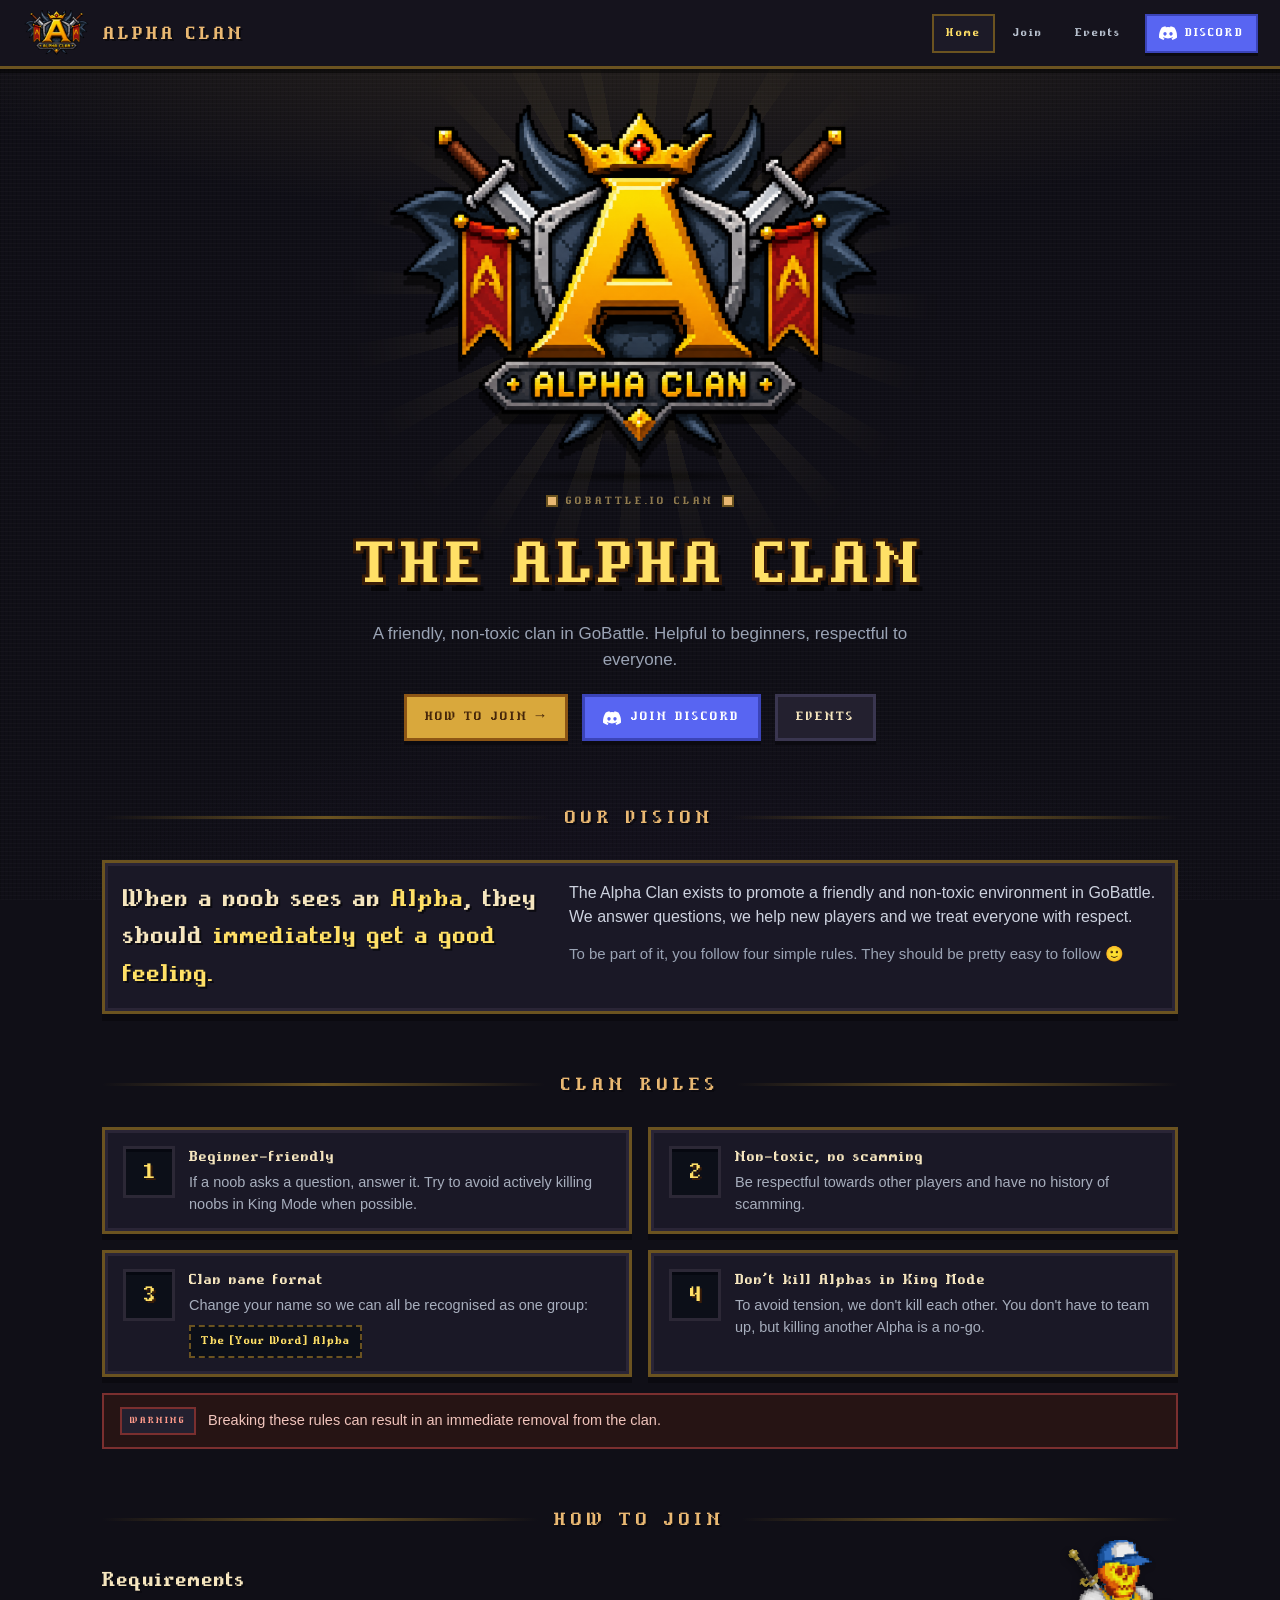
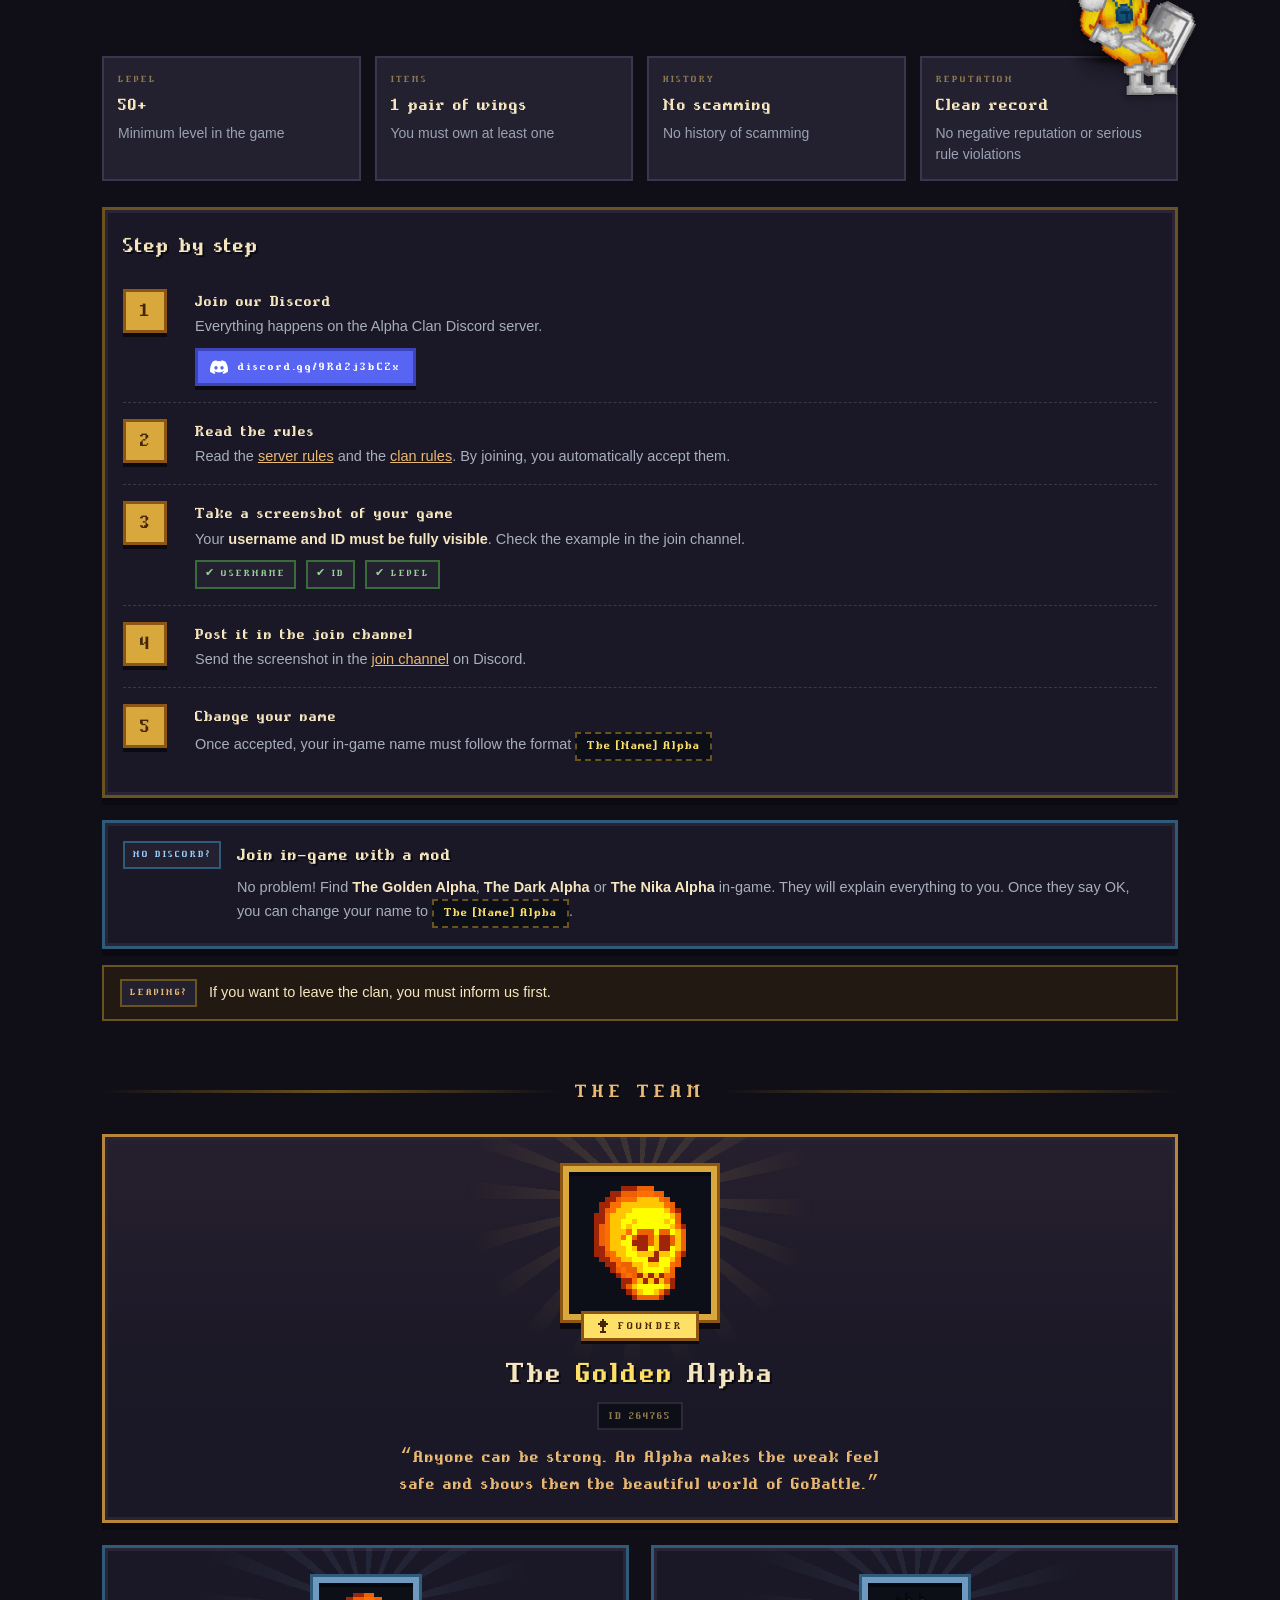
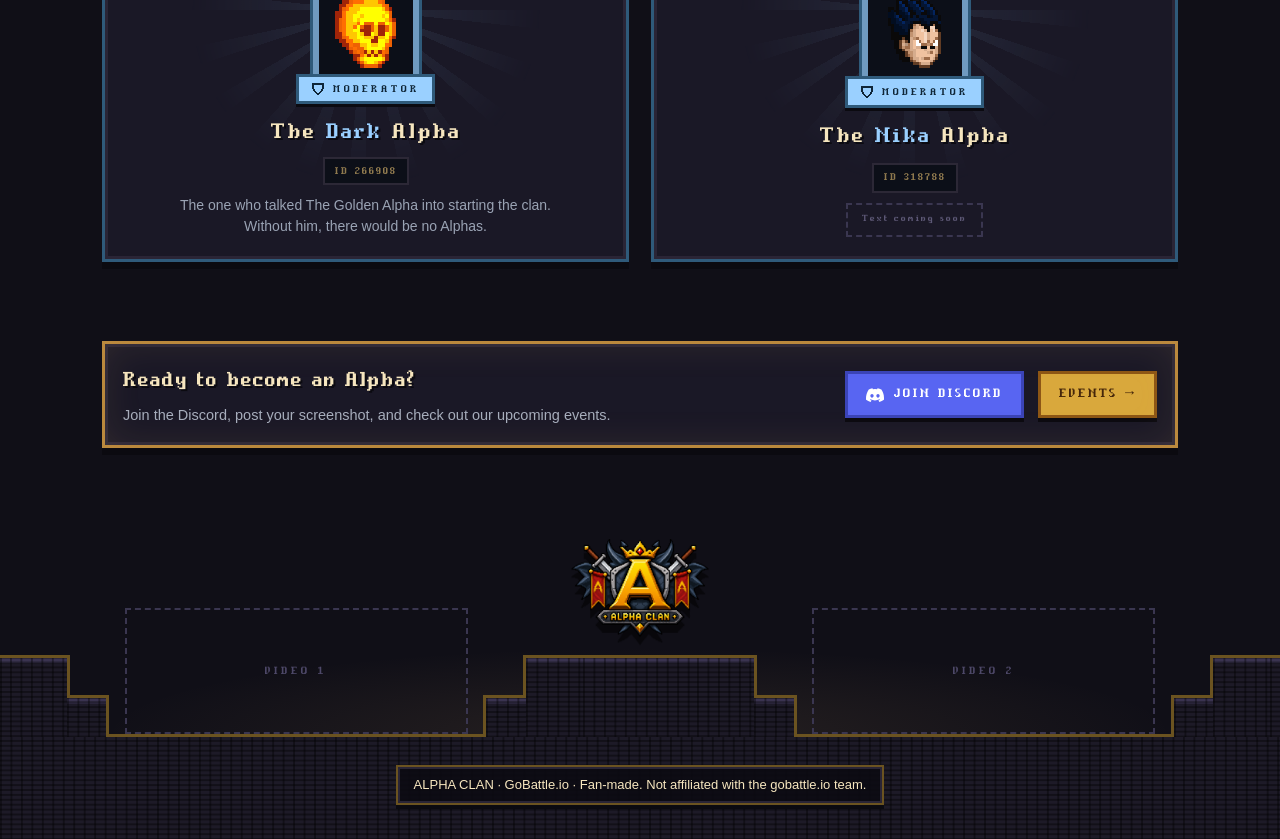
==== commit d83ab72f: "Revert "The Golden Alpha als Animation im Footer und neben den Events" This reverts commit 9edad075b" ====
--- a/index.html
+++ b/index.html
@@ -160,7 +160,7 @@
 </section>
 
 <footer>
-  <span><img class="footer-alpha" src="images/golden-alpha-rechts.webp" alt="" aria-hidden="true">ALPHA CLAN · GoBattle.io · Fan-made. Not affiliated with the gobattle.io team.</span>
+  <span>ALPHA CLAN · GoBattle.io · Fan-made. Not affiliated with the gobattle.io team.</span>
 </footer>
 
 <script src="data/team.js"></script>
--- a/css/base.css
+++ b/css/base.css
@@ -434,16 +434,6 @@
   border-top: 3px solid var(--edge);
 }
 footer img  { height: 40px; width: auto; image-rendering: pixelated; }
-footer:has(.footer-alpha) { padding-top: 124px; }
-footer span { position: relative; }
-footer .footer-alpha {
-  position: absolute;
-  left: -14px;
-  bottom: calc(100% + 1px);
-  width: 168px;
-  height: auto;
-  pointer-events: none;
-}
 footer b    { color: var(--gold); }
 footer span {
   padding: 8px 16px;
@@ -455,8 +445,6 @@
 }
 
 @media (max-width: 760px) {
-  footer .footer-alpha { width: 120px; left: -8px; }
-  footer:has(.footer-alpha) { padding-top: 96px; }
   .topbar     { padding: 8px 16px; }
   .brand img  { height: 40px; }
   .brand span { font-size: 18px; letter-spacing: 2px; }
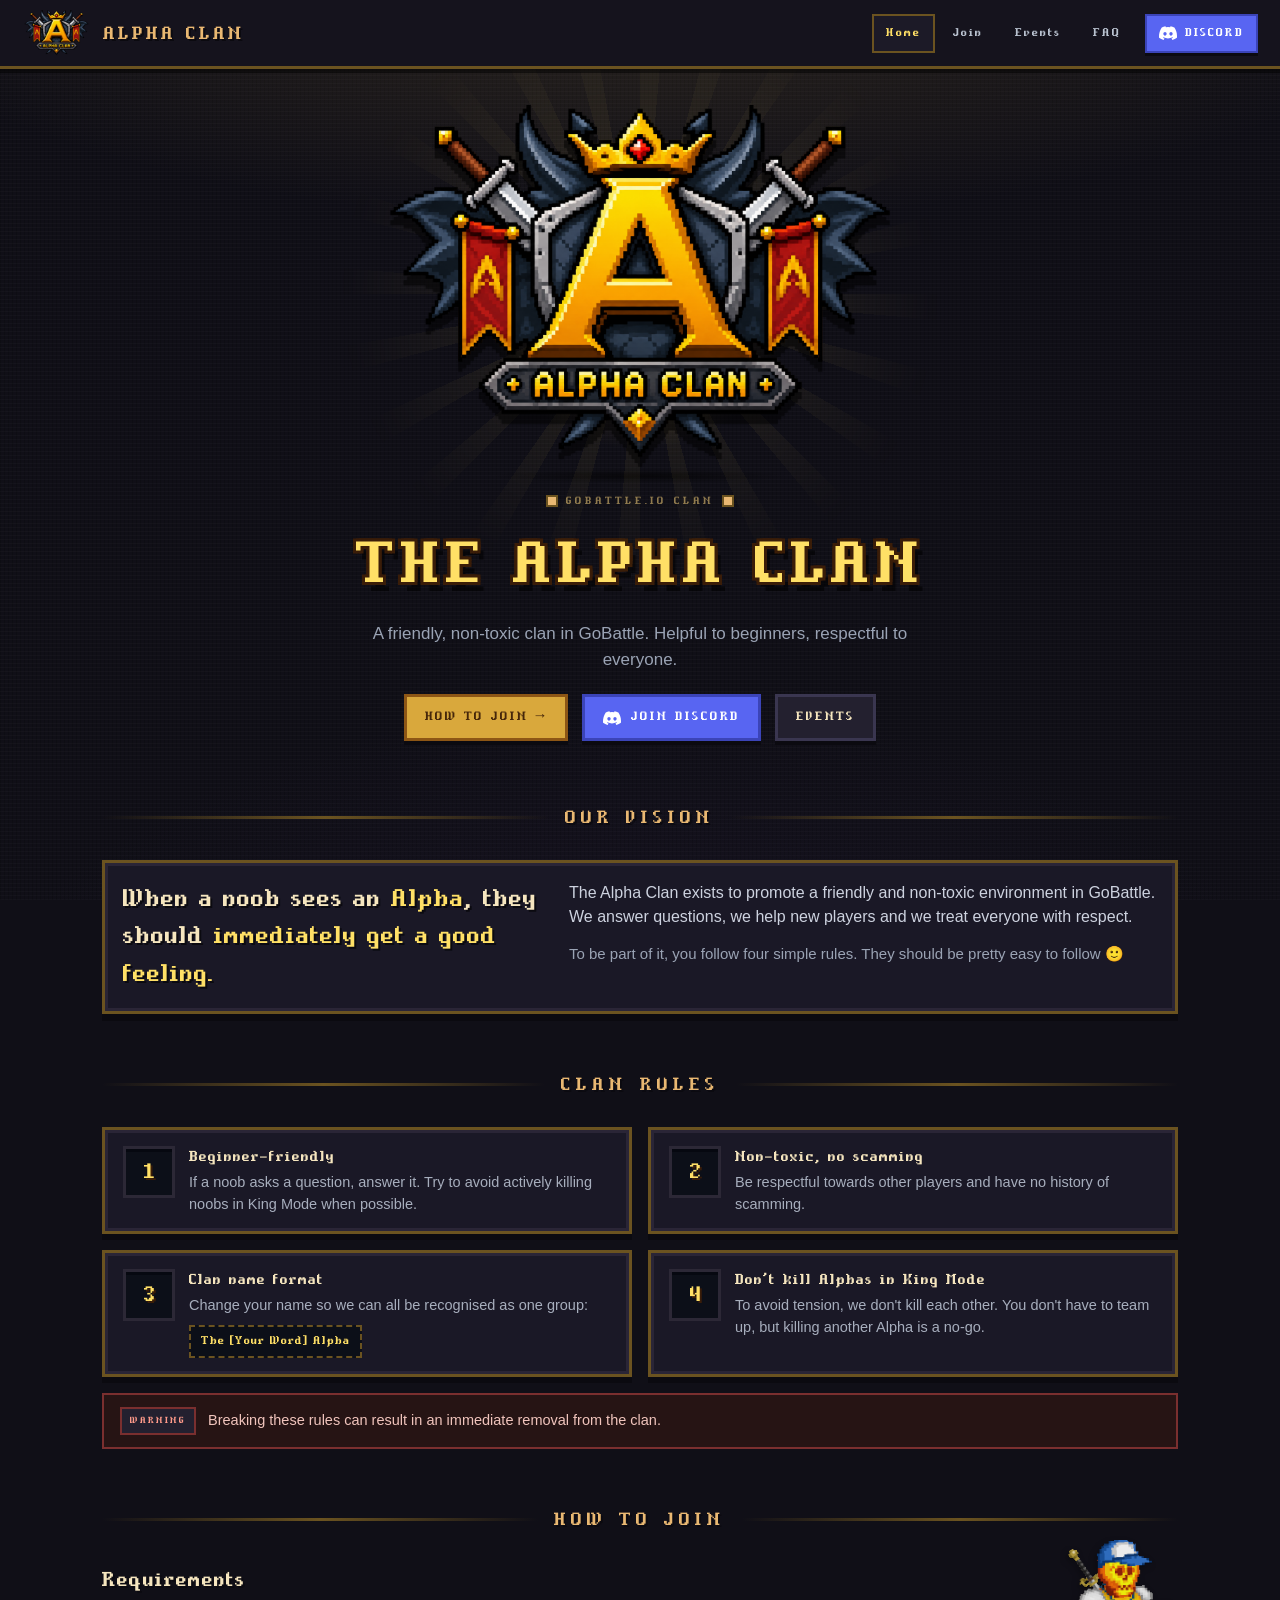
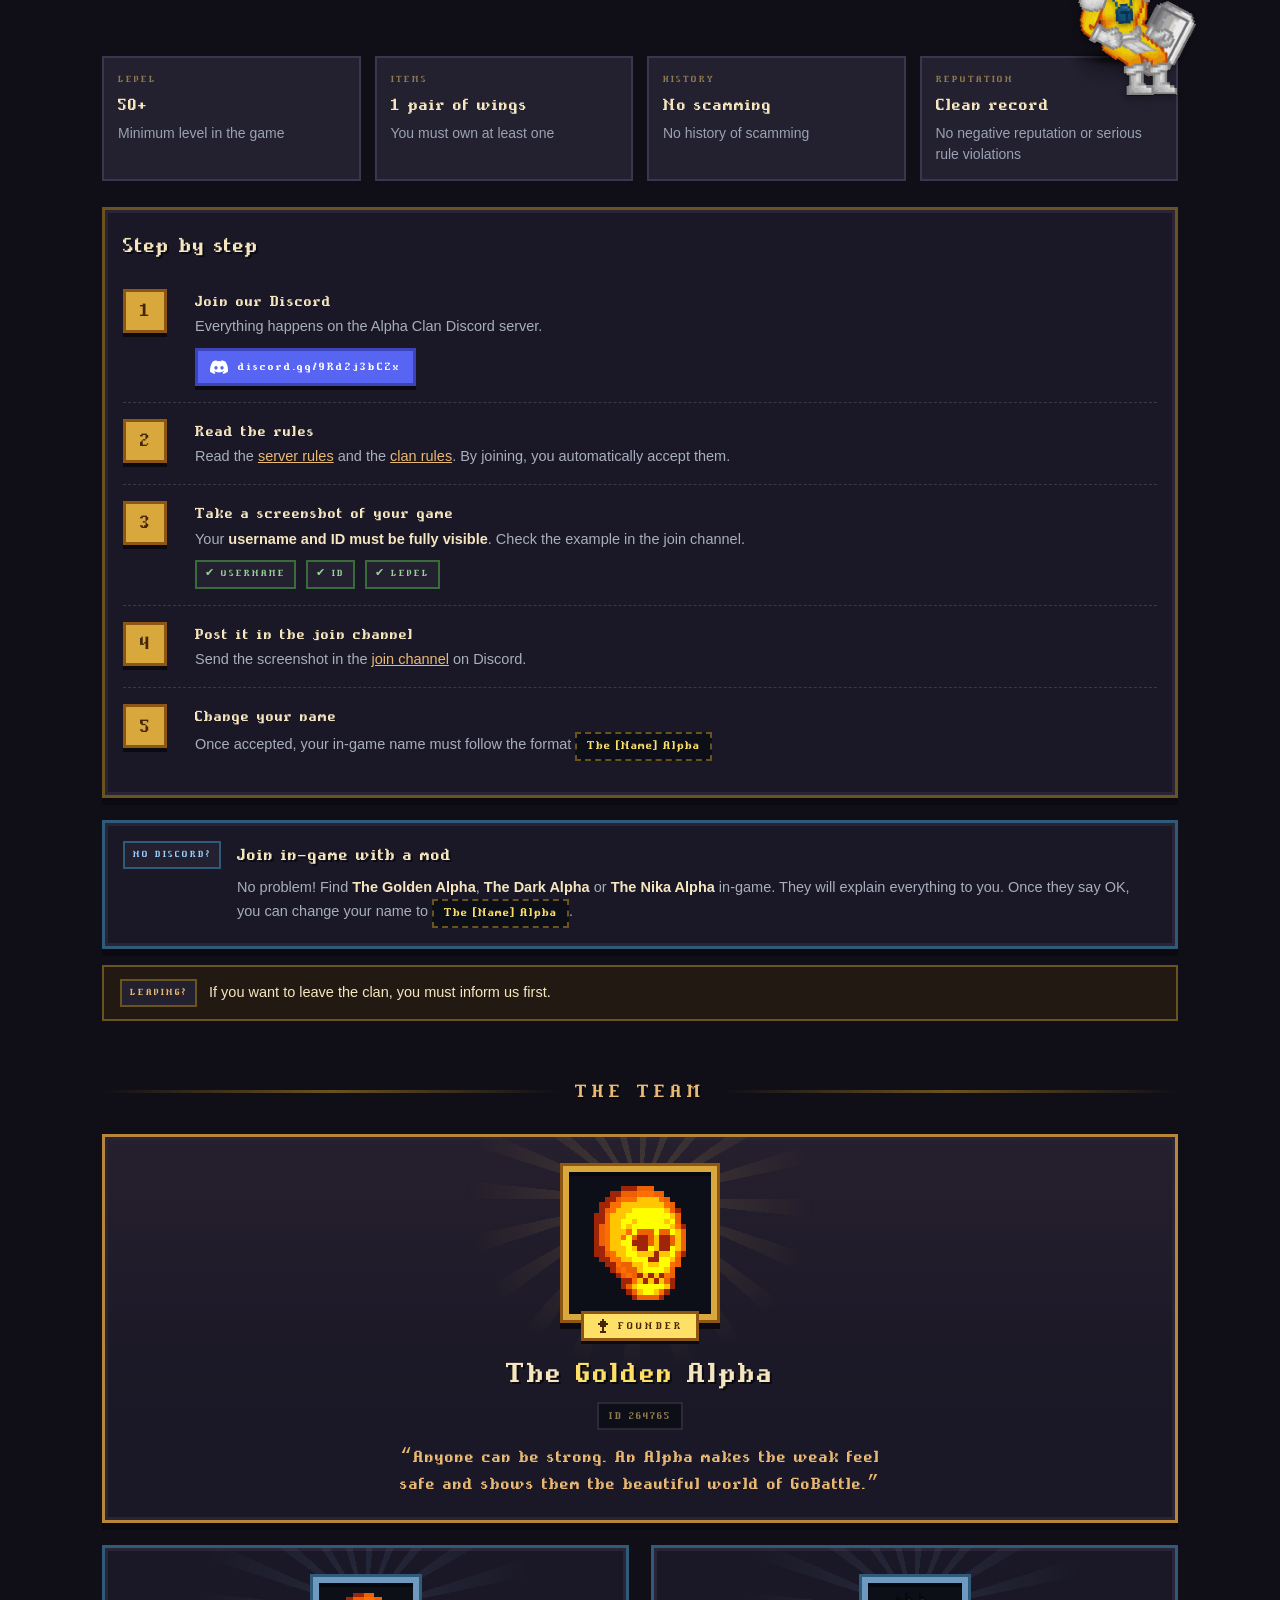
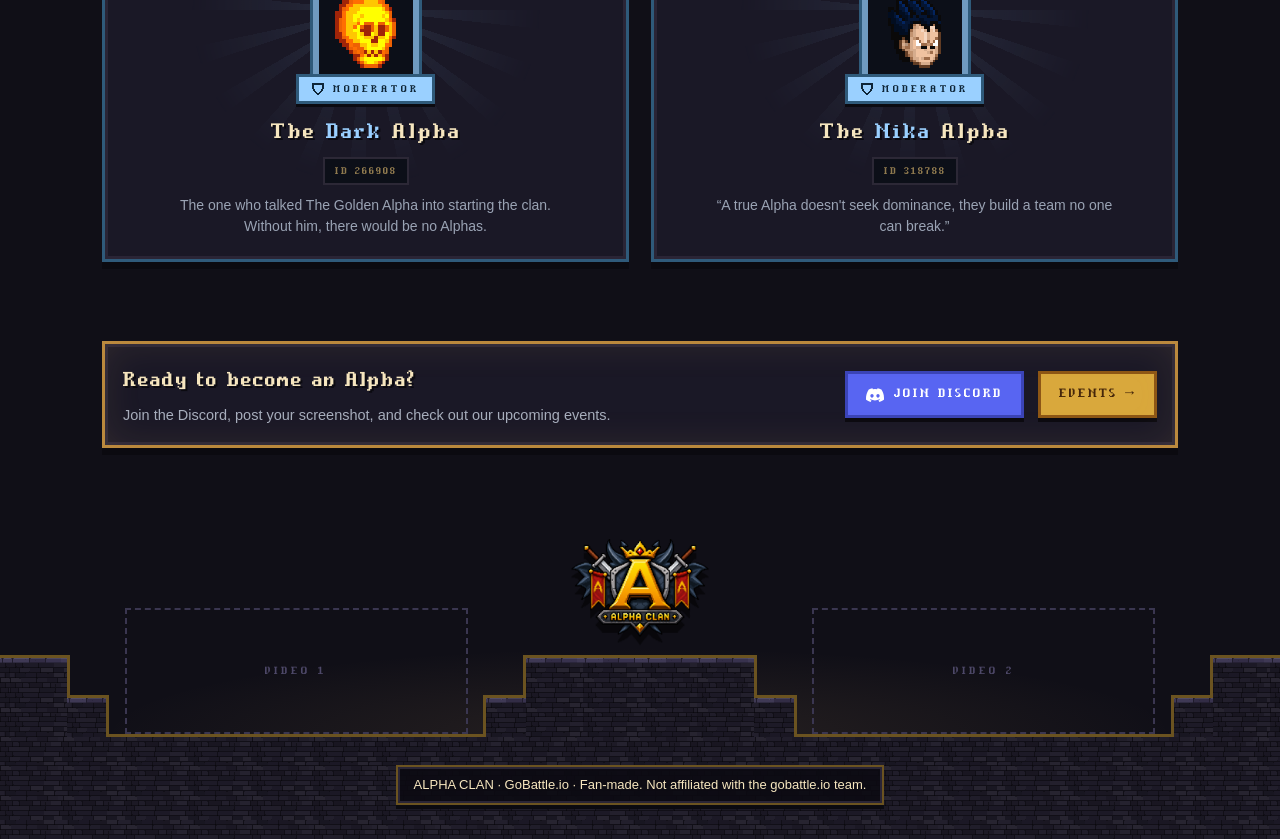
==== commit 630544a3: "Neue FAQ-Seite und FAQ im Menue (nur lokal) Co-Authored-By: Claude Opus 5.5 <noreply@anthropic.com> " ====
--- a/index.html
+++ b/index.html
@@ -17,6 +17,7 @@
     <a href="index.html" class="on">Home</a>
     <a href="#join">Join</a>
     <a href="events.html">Events</a>
+    <a href="faq.html">FAQ</a>
     <a class="dc" href="https://discord.gg/9Rd2j3bCZx" target="_blank" rel="noopener"><span class="i-discord"></span>DISCORD</a>
   </nav>
 </header>
--- a/css/base.css
+++ b/css/base.css
@@ -41,8 +41,10 @@
   --brick-w:   36px;
   --brick-h:   17px;
   --cap:       18px;
-  --bricks:    linear-gradient(90deg, rgba(0, 0, 0, .38) 2px, transparent 2px),
-               linear-gradient(0deg, rgba(0, 0, 0, .38) 2px, transparent 2px);
+  /* Ziegelmauer: 6 x 6 Ziegel pro Kachel, leicht unregelmaessig (Farbe, Laenge, Ecken) */
+  --bricks:    url("data:image/svg+xml,%3Csvg xmlns='http://www.w3.org/2000/svg' viewBox='0 0 216 102' preserveAspectRatio='none' shape-rendering='crispEdges'%3E%3Crect x='2' y='0' width='34' height='15' fill='%23fff' fill-opacity='0.046'/%3E%3Crect x='2' y='0' width='34' height='1' fill='%23fff' fill-opacity='0.05'/%3E%3Crect x='2' y='14' width='34' height='1' fill='%23000' fill-opacity='0.12'/%3E%3Crect x='32' y='0' width='4' height='4' fill='%23000' fill-opacity='0.3'/%3E%3Crect x='0' y='0' width='2' height='17' fill='%23000' fill-opacity='0.42'/%3E%3Crect x='38' y='0' width='52' height='15' fill='%23fff' fill-opacity='0.012'/%3E%3Crect x='38' y='0' width='52' height='1' fill='%23fff' fill-opacity='0.05'/%3E%3Crect x='38' y='14' width='52' height='1' fill='%23000' fill-opacity='0.12'/%3E%3Crect x='36' y='0' width='2' height='17' fill='%23000' fill-opacity='0.42'/%3E%3Crect x='92' y='0' width='34' height='15' fill='%23fff' fill-opacity='0.012'/%3E%3Crect x='92' y='0' width='34' height='1' fill='%23fff' fill-opacity='0.05'/%3E%3Crect x='92' y='14' width='34' height='1' fill='%23000' fill-opacity='0.12'/%3E%3Crect x='92' y='0' width='4' height='4' fill='%23000' fill-opacity='0.3'/%3E%3Crect x='90' y='0' width='2' height='17' fill='%23000' fill-opacity='0.42'/%3E%3Crect x='128' y='0' width='34' height='15' fill='%23000' fill-opacity='0.067'/%3E%3Crect x='128' y='0' width='34' height='1' fill='%23fff' fill-opacity='0.05'/%3E%3Crect x='128' y='14' width='34' height='1' fill='%23000' fill-opacity='0.12'/%3E%3Crect x='126' y='0' width='2' height='17' fill='%23000' fill-opacity='0.42'/%3E%3Crect x='164' y='0' width='34' height='15' fill='%23fff' fill-opacity='0.014'/%3E%3Crect x='164' y='0' width='34' height='1' fill='%23fff' fill-opacity='0.05'/%3E%3Crect x='164' y='14' width='34' height='1' fill='%23000' fill-opacity='0.12'/%3E%3Crect x='162' y='0' width='2' height='17' fill='%23000' fill-opacity='0.42'/%3E%3Crect x='200' y='0' width='16' height='15' fill='%23fff' fill-opacity='0.033'/%3E%3Crect x='200' y='14' width='16' height='1' fill='%23000' fill-opacity='0.12'/%3E%3Crect x='198' y='0' width='2' height='17' fill='%23000' fill-opacity='0.42'/%3E%3Crect x='0' y='15' width='216' height='2' fill='%23000' fill-opacity='0.42'/%3E%3Crect x='20' y='17' width='22' height='15' fill='%23000' fill-opacity='0.048'/%3E%3Crect x='20' y='17' width='22' height='1' fill='%23fff' fill-opacity='0.05'/%3E%3Crect x='20' y='31' width='22' height='1' fill='%23000' fill-opacity='0.12'/%3E%3Crect x='18' y='17' width='2' height='17' fill='%23000' fill-opacity='0.42'/%3E%3Crect x='44' y='17' width='22' height='15' fill='%23fff' fill-opacity='0.013'/%3E%3Crect x='44' y='17' width='22' height='1' fill='%23fff' fill-opacity='0.05'/%3E%3Crect x='44' y='31' width='22' height='1' fill='%23000' fill-opacity='0.12'/%3E%3Crect x='62' y='17' width='4' height='4' fill='%23000' fill-opacity='0.3'/%3E%3Crect x='42' y='17' width='2' height='17' fill='%23000' fill-opacity='0.42'/%3E%3Crect x='68' y='17' width='42' height='15' fill='%23000' fill-opacity='0.154'/%3E%3Crect x='68' y='17' width='42' height='1' fill='%23fff' fill-opacity='0.05'/%3E%3Crect x='68' y='31' width='42' height='1' fill='%23000' fill-opacity='0.12'/%3E%3Crect x='66' y='17' width='2' height='17' fill='%23000' fill-opacity='0.42'/%3E%3Crect x='112' y='17' width='26' height='15' fill='%23fff' fill-opacity='0.024'/%3E%3Crect x='112' y='17' width='26' height='1' fill='%23fff' fill-opacity='0.05'/%3E%3Crect x='112' y='31' width='26' height='1' fill='%23000' fill-opacity='0.12'/%3E%3Crect x='110' y='17' width='2' height='17' fill='%23000' fill-opacity='0.42'/%3E%3Crect x='140' y='17' width='34' height='15' fill='%23000' fill-opacity='0.015'/%3E%3Crect x='140' y='17' width='34' height='1' fill='%23fff' fill-opacity='0.05'/%3E%3Crect x='140' y='31' width='34' height='1' fill='%23000' fill-opacity='0.12'/%3E%3Crect x='155' y='20' width='1' height='9' fill='%23000' fill-opacity='0.35'/%3E%3Crect x='138' y='17' width='2' height='17' fill='%23000' fill-opacity='0.42'/%3E%3Crect x='176' y='17' width='34' height='15' fill='%23fff' fill-opacity='0.037'/%3E%3Crect x='176' y='17' width='34' height='1' fill='%23fff' fill-opacity='0.05'/%3E%3Crect x='176' y='31' width='34' height='1' fill='%23000' fill-opacity='0.12'/%3E%3Crect x='174' y='17' width='2' height='17' fill='%23000' fill-opacity='0.42'/%3E%3Crect x='212' y='17' width='22' height='15' fill='%23000' fill-opacity='0.151'/%3E%3Crect x='-4' y='17' width='22' height='15' fill='%23000' fill-opacity='0.151'/%3E%3Crect x='212' y='17' width='22' height='1' fill='%23fff' fill-opacity='0.05'/%3E%3Crect x='-4' y='17' width='22' height='1' fill='%23fff' fill-opacity='0.05'/%3E%3Crect x='212' y='31' width='22' height='1' fill='%23000' fill-opacity='0.12'/%3E%3Crect x='-4' y='31' width='22' height='1' fill='%23000' fill-opacity='0.12'/%3E%3Crect x='210' y='17' width='2' height='17' fill='%23000' fill-opacity='0.42'/%3E%3Crect x='0' y='32' width='216' height='2' fill='%23000' fill-opacity='0.42'/%3E%3Crect x='2' y='34' width='26' height='15' fill='%23000' fill-opacity='0.072'/%3E%3Crect x='2' y='34' width='26' height='1' fill='%23fff' fill-opacity='0.05'/%3E%3Crect x='2' y='48' width='26' height='1' fill='%23000' fill-opacity='0.12'/%3E%3Crect x='0' y='34' width='2' height='17' fill='%23000' fill-opacity='0.42'/%3E%3Crect x='30' y='34' width='34' height='15' fill='%23fff' fill-opacity='0.021'/%3E%3Crect x='30' y='34' width='34' height='1' fill='%23fff' fill-opacity='0.05'/%3E%3Crect x='30' y='48' width='34' height='1' fill='%23000' fill-opacity='0.12'/%3E%3Crect x='28' y='34' width='2' height='17' fill='%23000' fill-opacity='0.42'/%3E%3Crect x='66' y='34' width='34' height='15' fill='%23fff' fill-opacity='0.016'/%3E%3Crect x='66' y='34' width='34' height='1' fill='%23fff' fill-opacity='0.05'/%3E%3Crect x='66' y='48' width='34' height='1' fill='%23000' fill-opacity='0.12'/%3E%3Crect x='64' y='34' width='2' height='17' fill='%23000' fill-opacity='0.42'/%3E%3Crect x='102' y='34' width='52' height='15' fill='%23000' fill-opacity='0.094'/%3E%3Crect x='102' y='34' width='52' height='1' fill='%23fff' fill-opacity='0.05'/%3E%3Crect x='102' y='48' width='52' height='1' fill='%23000' fill-opacity='0.12'/%3E%3Crect x='150' y='45' width='4' height='4' fill='%23000' fill-opacity='0.3'/%3E%3Crect x='100' y='34' width='2' height='17' fill='%23000' fill-opacity='0.42'/%3E%3Crect x='156' y='34' width='52' height='15' fill='%23000' fill-opacity='0.02'/%3E%3Crect x='156' y='48' width='52' height='1' fill='%23000' fill-opacity='0.12'/%3E%3Crect x='154' y='34' width='2' height='17' fill='%23000' fill-opacity='0.42'/%3E%3Crect x='0' y='49' width='216' height='2' fill='%23000' fill-opacity='0.42'/%3E%3Crect x='20' y='51' width='22' height='15' fill='%23000' fill-opacity='0.101'/%3E%3Crect x='20' y='51' width='22' height='1' fill='%23fff' fill-opacity='0.05'/%3E%3Crect x='20' y='65' width='22' height='1' fill='%23000' fill-opacity='0.12'/%3E%3Crect x='20' y='62' width='4' height='4' fill='%23000' fill-opacity='0.3'/%3E%3Crect x='18' y='51' width='2' height='17' fill='%23000' fill-opacity='0.42'/%3E%3Crect x='44' y='51' width='52' height='15' fill='%23000' fill-opacity='0.008'/%3E%3Crect x='44' y='51' width='52' height='1' fill='%23fff' fill-opacity='0.05'/%3E%3Crect x='44' y='65' width='52' height='1' fill='%23000' fill-opacity='0.12'/%3E%3Crect x='44' y='62' width='4' height='4' fill='%23000' fill-opacity='0.3'/%3E%3Crect x='42' y='51' width='2' height='17' fill='%23000' fill-opacity='0.42'/%3E%3Crect x='98' y='51' width='52' height='15' fill='%23000' fill-opacity='0.033'/%3E%3Crect x='98' y='51' width='52' height='1' fill='%23fff' fill-opacity='0.05'/%3E%3Crect x='98' y='65' width='52' height='1' fill='%23000' fill-opacity='0.12'/%3E%3Crect x='96' y='51' width='2' height='17' fill='%23000' fill-opacity='0.42'/%3E%3Crect x='152' y='51' width='52' height='15' fill='%23fff' fill-opacity='0.029'/%3E%3Crect x='152' y='51' width='52' height='1' fill='%23fff' fill-opacity='0.05'/%3E%3Crect x='152' y='65' width='52' height='1' fill='%23000' fill-opacity='0.12'/%3E%3Crect x='150' y='51' width='2' height='17' fill='%23000' fill-opacity='0.42'/%3E%3Crect x='206' y='51' width='28' height='15' fill='%23000' fill-opacity='0.05'/%3E%3Crect x='-10' y='51' width='28' height='15' fill='%23000' fill-opacity='0.05'/%3E%3Crect x='206' y='51' width='28' height='1' fill='%23fff' fill-opacity='0.05'/%3E%3Crect x='-10' y='51' width='28' height='1' fill='%23fff' fill-opacity='0.05'/%3E%3Crect x='206' y='65' width='28' height='1' fill='%23000' fill-opacity='0.12'/%3E%3Crect x='-10' y='65' width='28' height='1' fill='%23000' fill-opacity='0.12'/%3E%3Crect x='204' y='51' width='2' height='17' fill='%23000' fill-opacity='0.42'/%3E%3Crect x='0' y='66' width='216' height='2' fill='%23000' fill-opacity='0.42'/%3E%3Crect x='34' y='68' width='34' height='15' fill='%23fff' fill-opacity='0.022'/%3E%3Crect x='34' y='82' width='34' height='1' fill='%23000' fill-opacity='0.12'/%3E%3Crect x='64' y='79' width='4' height='4' fill='%23000' fill-opacity='0.3'/%3E%3Crect x='32' y='68' width='2' height='17' fill='%23000' fill-opacity='0.42'/%3E%3Crect x='70' y='68' width='34' height='15' fill='%23000' fill-opacity='0.036'/%3E%3Crect x='70' y='68' width='34' height='1' fill='%23fff' fill-opacity='0.05'/%3E%3Crect x='70' y='82' width='34' height='1' fill='%23000' fill-opacity='0.12'/%3E%3Crect x='68' y='68' width='2' height='17' fill='%23000' fill-opacity='0.42'/%3E%3Crect x='106' y='68' width='42' height='15' fill='%23fff' fill-opacity='0.042'/%3E%3Crect x='106' y='82' width='42' height='1' fill='%23000' fill-opacity='0.12'/%3E%3Crect x='104' y='68' width='2' height='17' fill='%23000' fill-opacity='0.42'/%3E%3Crect x='150' y='68' width='34' height='15' fill='%23000' fill-opacity='0.129'/%3E%3Crect x='150' y='68' width='34' height='1' fill='%23fff' fill-opacity='0.05'/%3E%3Crect x='150' y='82' width='34' height='1' fill='%23000' fill-opacity='0.12'/%3E%3Crect x='148' y='68' width='2' height='17' fill='%23000' fill-opacity='0.42'/%3E%3Crect x='186' y='68' width='26' height='15' fill='%23fff' fill-opacity='0.042'/%3E%3Crect x='186' y='68' width='26' height='1' fill='%23fff' fill-opacity='0.05'/%3E%3Crect x='186' y='82' width='26' height='1' fill='%23000' fill-opacity='0.12'/%3E%3Crect x='184' y='68' width='2' height='17' fill='%23000' fill-opacity='0.42'/%3E%3Crect x='214' y='68' width='34' height='15' fill='%23000' fill-opacity='0.129'/%3E%3Crect x='-2' y='68' width='34' height='15' fill='%23000' fill-opacity='0.129'/%3E%3Crect x='214' y='82' width='34' height='1' fill='%23000' fill-opacity='0.12'/%3E%3Crect x='-2' y='82' width='34' height='1' fill='%23000' fill-opacity='0.12'/%3E%3Crect x='212' y='68' width='2' height='17' fill='%23000' fill-opacity='0.42'/%3E%3Crect x='0' y='83' width='216' height='2' fill='%23000' fill-opacity='0.42'/%3E%3Crect x='20' y='85' width='34' height='15' fill='%23000' fill-opacity='0.158'/%3E%3Crect x='20' y='99' width='34' height='1' fill='%23000' fill-opacity='0.12'/%3E%3Crect x='50' y='85' width='4' height='4' fill='%23000' fill-opacity='0.3'/%3E%3Crect x='18' y='85' width='2' height='17' fill='%23000' fill-opacity='0.42'/%3E%3Crect x='56' y='85' width='34' height='15' fill='%23000' fill-opacity='0.062'/%3E%3Crect x='56' y='99' width='34' height='1' fill='%23000' fill-opacity='0.12'/%3E%3Crect x='54' y='85' width='2' height='17' fill='%23000' fill-opacity='0.42'/%3E%3Crect x='92' y='85' width='34' height='15' fill='%23000' fill-opacity='0.102'/%3E%3Crect x='92' y='85' width='34' height='1' fill='%23fff' fill-opacity='0.05'/%3E%3Crect x='92' y='99' width='34' height='1' fill='%23000' fill-opacity='0.12'/%3E%3Crect x='90' y='85' width='2' height='17' fill='%23000' fill-opacity='0.42'/%3E%3Crect x='128' y='85' width='22' height='15' fill='%23000' fill-opacity='0.119'/%3E%3Crect x='128' y='85' width='22' height='1' fill='%23fff' fill-opacity='0.05'/%3E%3Crect x='128' y='99' width='22' height='1' fill='%23000' fill-opacity='0.12'/%3E%3Crect x='128' y='85' width='4' height='4' fill='%23000' fill-opacity='0.3'/%3E%3Crect x='126' y='85' width='2' height='17' fill='%23000' fill-opacity='0.42'/%3E%3Crect x='152' y='85' width='34' height='15' fill='%23fff' fill-opacity='0.042'/%3E%3Crect x='152' y='85' width='34' height='1' fill='%23fff' fill-opacity='0.05'/%3E%3Crect x='152' y='99' width='34' height='1' fill='%23000' fill-opacity='0.12'/%3E%3Crect x='150' y='85' width='2' height='17' fill='%23000' fill-opacity='0.42'/%3E%3Crect x='188' y='85' width='42' height='15' fill='%23fff' fill-opacity='0.024'/%3E%3Crect x='-28' y='85' width='42' height='15' fill='%23fff' fill-opacity='0.024'/%3E%3Crect x='188' y='85' width='42' height='1' fill='%23fff' fill-opacity='0.05'/%3E%3Crect x='-28' y='85' width='42' height='1' fill='%23fff' fill-opacity='0.05'/%3E%3Crect x='188' y='99' width='42' height='1' fill='%23000' fill-opacity='0.12'/%3E%3Crect x='-28' y='99' width='42' height='1' fill='%23000' fill-opacity='0.12'/%3E%3Crect x='188' y='85' width='4' height='4' fill='%23000' fill-opacity='0.3'/%3E%3Crect x='186' y='85' width='2' height='17' fill='%23000' fill-opacity='0.42'/%3E%3Crect x='0' y='100' width='216' height='2' fill='%23000' fill-opacity='0.42'/%3E%3C/svg%3E");
+  /* Abdecksteine oben auf den Mauern (Platten mit Kante, Schatten, Flecken) */
+  --capstones: url("data:image/svg+xml,%3Csvg xmlns='http://www.w3.org/2000/svg' viewBox='0 0 216 18' preserveAspectRatio='none' shape-rendering='crispEdges'%3E%3Crect x='0' y='0' width='216' height='18' fill='%233a3350'/%3E%3Crect x='9' y='0' width='58' height='18' fill='%23fff' fill-opacity='0.029'/%3E%3Crect x='9' y='0' width='58' height='2' fill='%23fff' fill-opacity='0.1'/%3E%3Crect x='9' y='15' width='58' height='3' fill='%23000' fill-opacity='0.25'/%3E%3Crect x='51' y='5' width='2' height='2' fill='%23fff' fill-opacity='0.12'/%3E%3Crect x='16' y='11' width='4' height='1' fill='%23fff' fill-opacity='0.18'/%3E%3Crect x='52' y='5' width='4' height='1' fill='%23000' fill-opacity='0.12'/%3E%3Crect x='13' y='6' width='2' height='1' fill='%23fff' fill-opacity='0.18'/%3E%3Crect x='39' y='6' width='4' height='1' fill='%23fff' fill-opacity='0.18'/%3E%3Crect x='9' y='0' width='4' height='3' fill='%23000' fill-opacity='0.35'/%3E%3Crect x='7' y='0' width='2' height='18' fill='%23000' fill-opacity='0.45'/%3E%3Crect x='69' y='0' width='52' height='18' fill='%23000' fill-opacity='0.14'/%3E%3Crect x='69' y='0' width='52' height='2' fill='%23fff' fill-opacity='0.1'/%3E%3Crect x='69' y='15' width='52' height='3' fill='%23000' fill-opacity='0.25'/%3E%3Crect x='87' y='8' width='2' height='2' fill='%23000' fill-opacity='0.12'/%3E%3Crect x='107' y='4' width='3' height='1' fill='%23fff' fill-opacity='0.18'/%3E%3Crect x='69' y='0' width='4' height='3' fill='%23000' fill-opacity='0.35'/%3E%3Crect x='67' y='0' width='2' height='18' fill='%23000' fill-opacity='0.45'/%3E%3Crect x='123' y='0' width='52' height='18' fill='%23000' fill-opacity='0.029'/%3E%3Crect x='123' y='0' width='52' height='2' fill='%23fff' fill-opacity='0.1'/%3E%3Crect x='123' y='15' width='52' height='3' fill='%23000' fill-opacity='0.25'/%3E%3Crect x='155' y='9' width='4' height='2' fill='%23fff' fill-opacity='0.12'/%3E%3Crect x='161' y='6' width='4' height='2' fill='%23fff' fill-opacity='0.12'/%3E%3Crect x='123' y='0' width='4' height='3' fill='%23000' fill-opacity='0.35'/%3E%3Crect x='121' y='0' width='2' height='18' fill='%23000' fill-opacity='0.45'/%3E%3Crect x='177' y='0' width='46' height='18' fill='%23fff' fill-opacity='0.026'/%3E%3Crect x='-39' y='0' width='46' height='18' fill='%23fff' fill-opacity='0.026'/%3E%3Crect x='177' y='0' width='46' height='2' fill='%23fff' fill-opacity='0.1'/%3E%3Crect x='-39' y='0' width='46' height='2' fill='%23fff' fill-opacity='0.1'/%3E%3Crect x='177' y='15' width='46' height='3' fill='%23000' fill-opacity='0.25'/%3E%3Crect x='-39' y='15' width='46' height='3' fill='%23000' fill-opacity='0.25'/%3E%3Crect x='185' y='3' width='2' height='2' fill='%23fff' fill-opacity='0.12'/%3E%3Crect x='214' y='6' width='3' height='1' fill='%23000' fill-opacity='0.18'/%3E%3Crect x='-2' y='6' width='3' height='1' fill='%23000' fill-opacity='0.18'/%3E%3Crect x='203' y='4' width='3' height='2' fill='%23000' fill-opacity='0.12'/%3E%3Crect x='219' y='0' width='4' height='3' fill='%23000' fill-opacity='0.35'/%3E%3Crect x='3' y='0' width='4' height='3' fill='%23000' fill-opacity='0.35'/%3E%3Crect x='175' y='0' width='2' height='18' fill='%23000' fill-opacity='0.45'/%3E%3C/svg%3E");
 
   --px: "Compass", monospace;
   --b:  "Trebuchet MS", Tahoma, sans-serif;
@@ -429,7 +431,7 @@
   color: var(--muted);
   background-color: var(--stone);
   background-image: var(--bricks);
-  background-size: var(--brick-w) var(--brick-h);
+  background-size: calc(var(--brick-w) * 6) calc(var(--brick-h) * 6);
   background-position: left top;
   border-top: 3px solid var(--edge);
 }
--- a/css/home.css
+++ b/css/home.css
@@ -443,9 +443,10 @@
 .stone,
 .block {
   background-color: var(--stone);
-  background-image: var(--bricks), linear-gradient(180deg, #3a3350 0 var(--cap), transparent var(--cap));
-  background-size: var(--brick-w) var(--brick-h), var(--brick-w) var(--brick-h), 100% 100%;
-  background-position: left bottom;
+  background-image: var(--capstones), var(--bricks);
+  background-size: calc(var(--brick-w) * 6) var(--cap), calc(var(--brick-w) * 6) calc(var(--brick-h) * 6);
+  background-repeat: repeat-x, repeat;
+  background-position: left top, left bottom;
   border-top: var(--rim);
 }
 
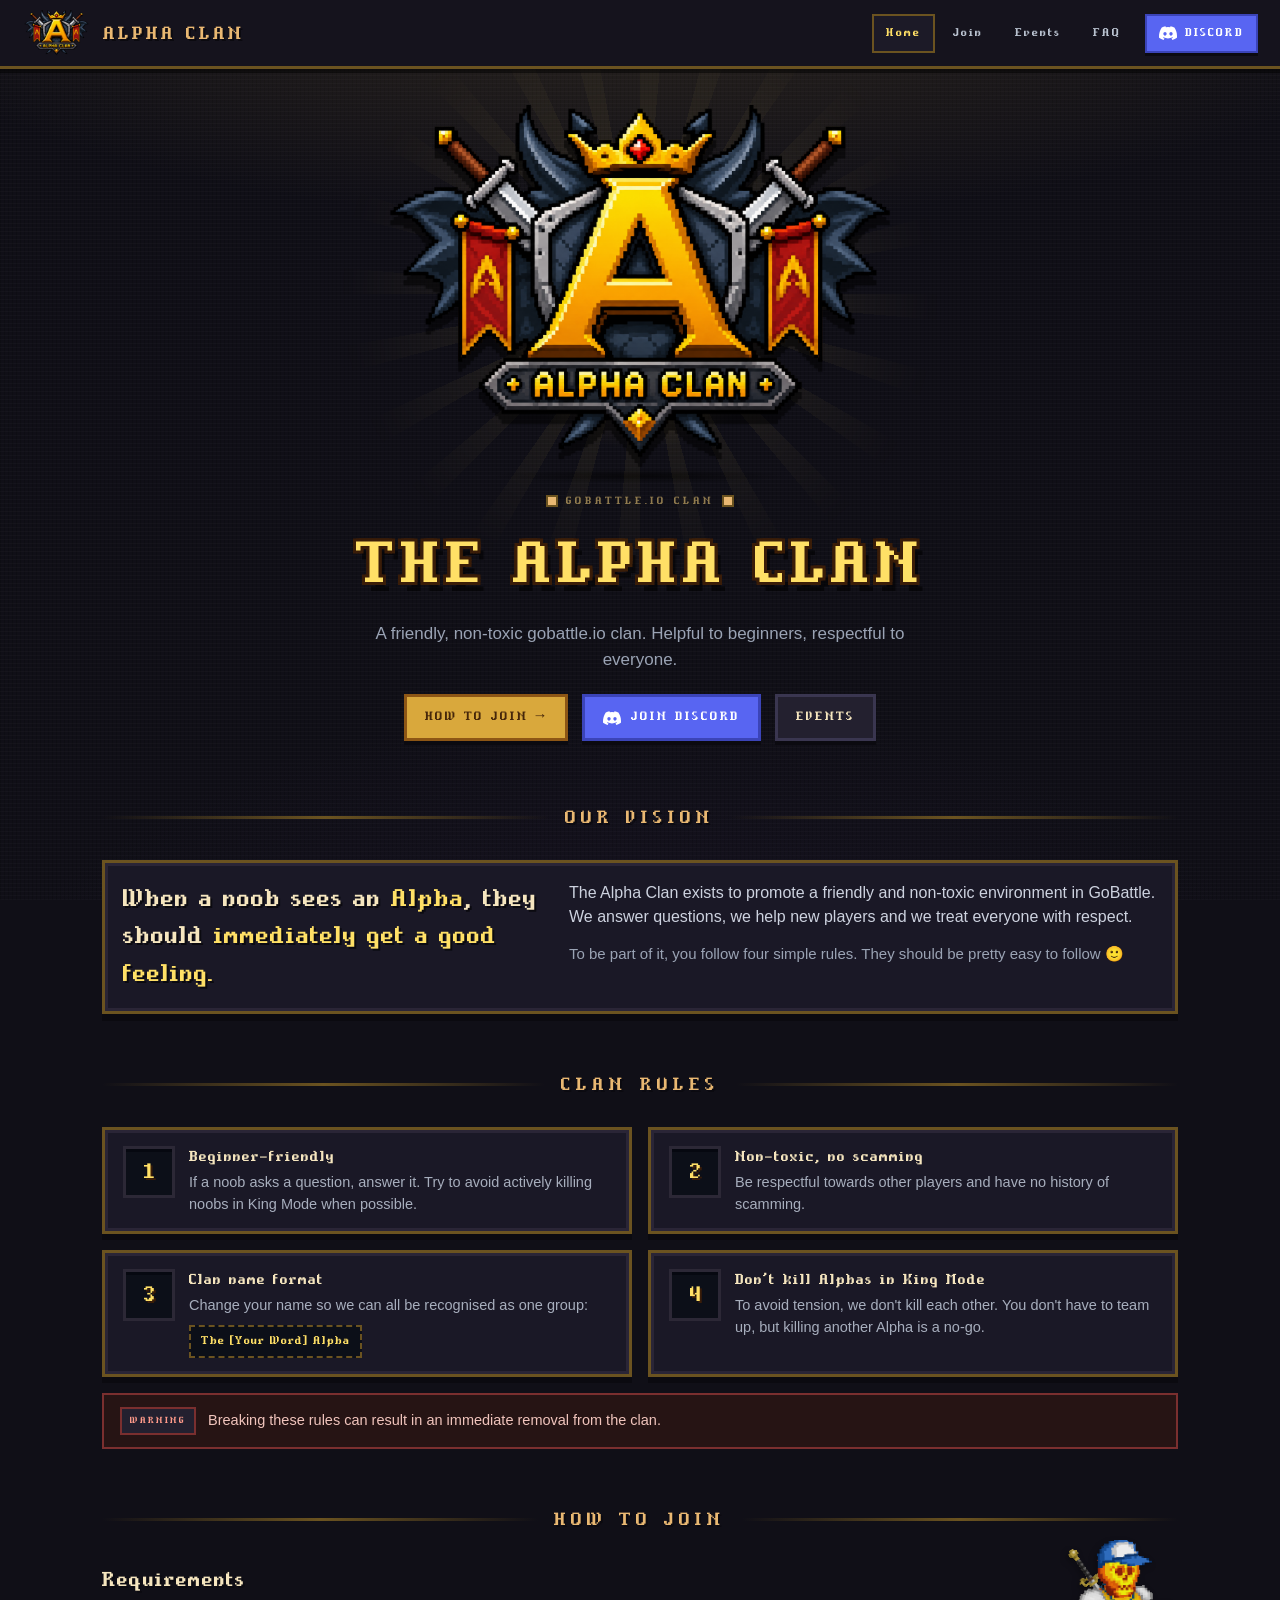
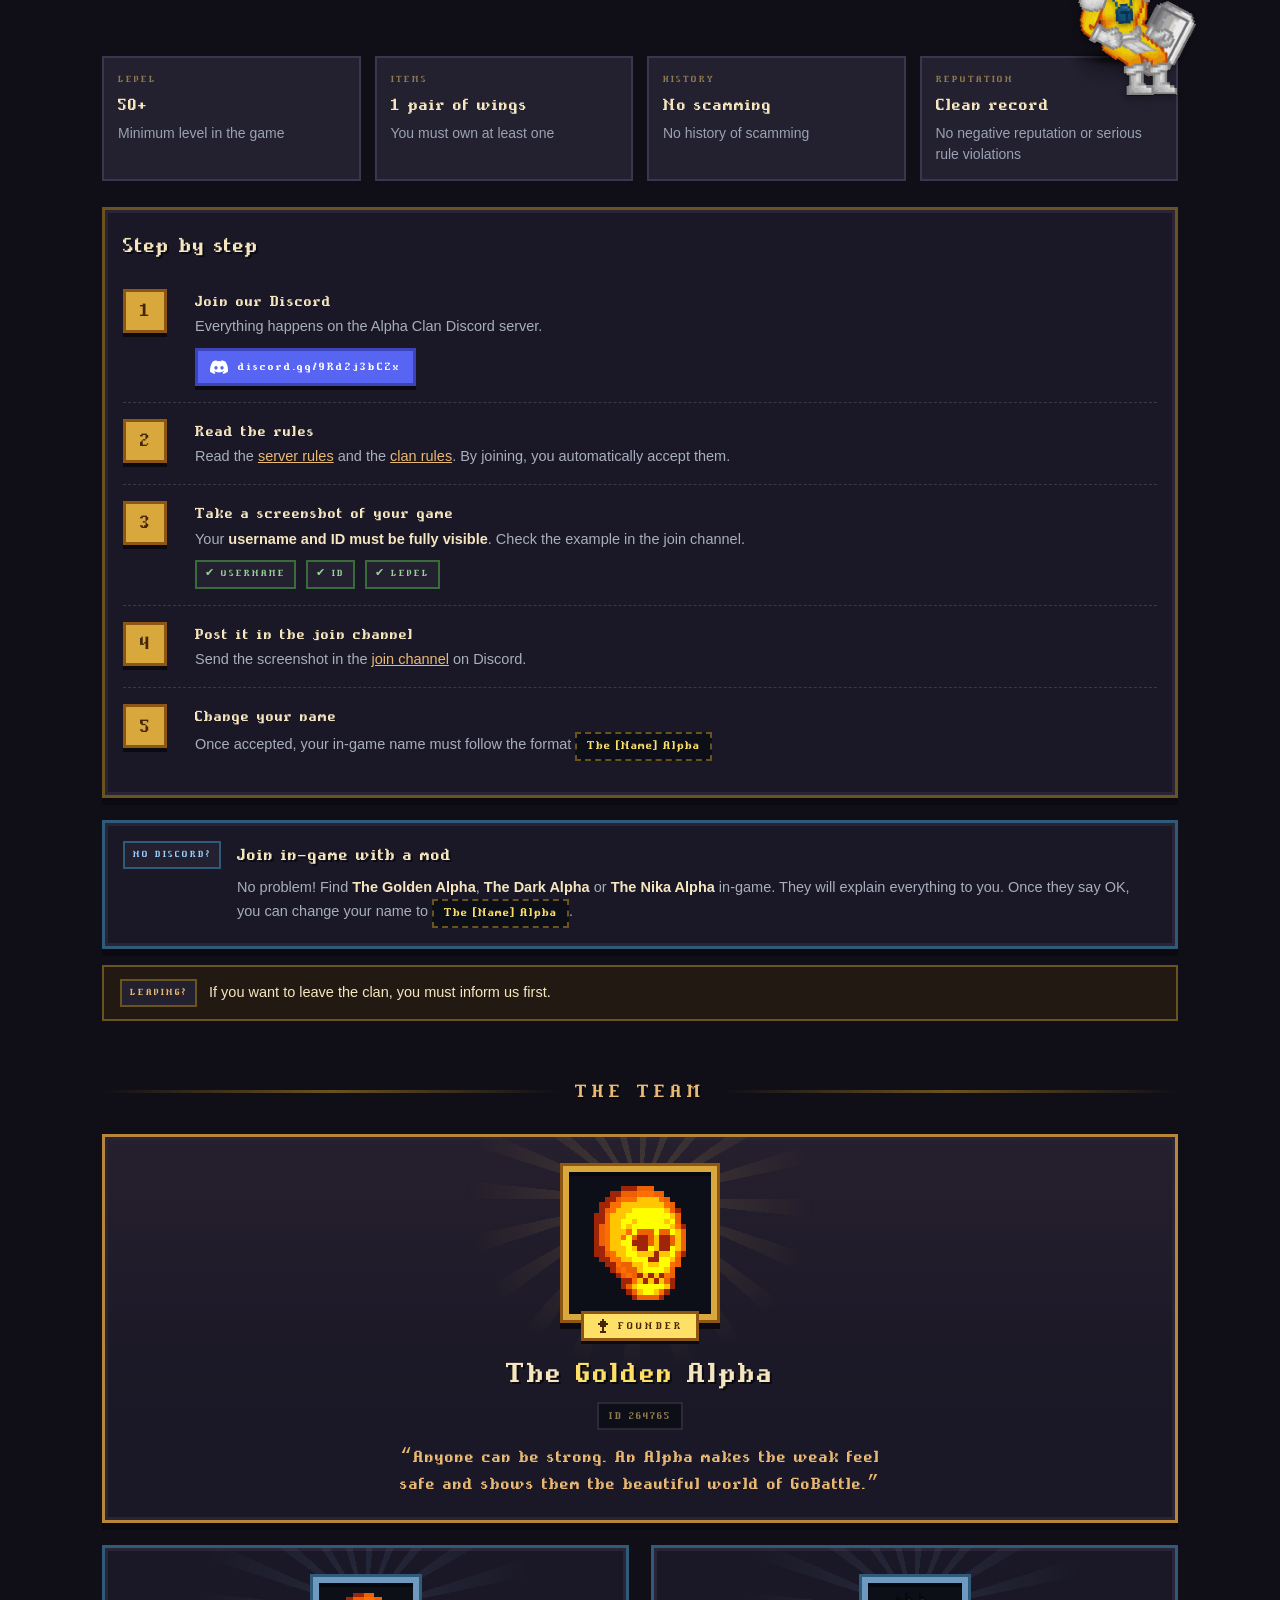
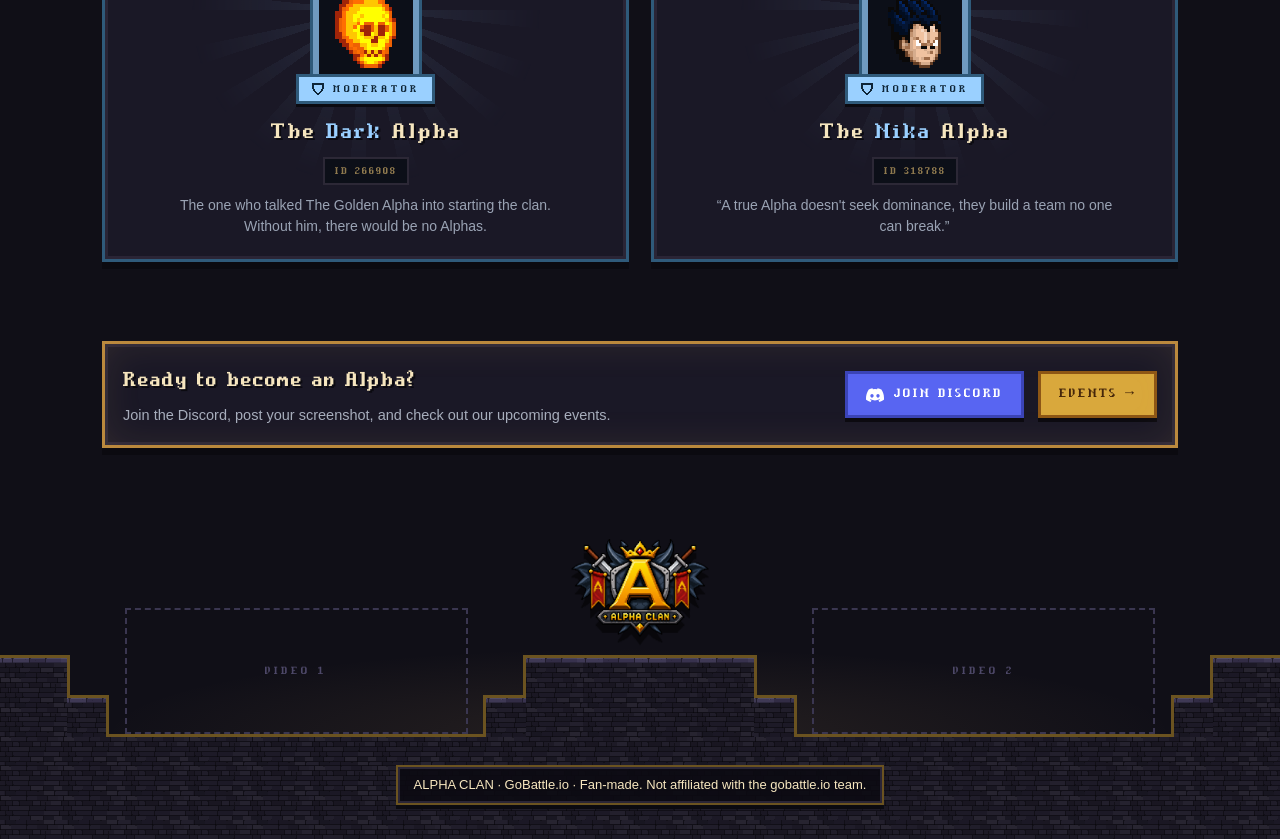
==== commit b0492171: "SEO: Titel, Beschreibungen, Vorschaubild, Favicons, Google-Daten, robots.txt, sitemap.xml (nur lokal" ====
--- a/index.html
+++ b/index.html
@@ -3,10 +3,59 @@
 <head>
   <meta charset="utf-8">
   <meta name="viewport" content="width=device-width, initial-scale=1">
-  <title>ALPHA CLAN – GoBattle</title>
-  <link rel="icon" href="images/alpha-clan-logo.png">
+  <title>Alpha Clan – The Friendly GoBattle.io Clan | Join the Alphas</title>
+  <meta name="description" content="The Alpha Clan is a friendly, non-toxic gobattle.io clan. Join over 40 Alphas: support in King Mode, exclusive events, giveaways and a great community.">
+  <meta name="robots" content="index, follow">
+  <link rel="canonical" href="https://alpha-clan.com/">
+  <meta name="theme-color" content="#100f17">
+  <meta property="og:type" content="website">
+  <meta property="og:site_name" content="Alpha Clan">
+  <meta property="og:title" content="Alpha Clan – The Friendly GoBattle.io Clan | Join the Alphas">
+  <meta property="og:description" content="The Alpha Clan is a friendly, non-toxic gobattle.io clan. Join over 40 Alphas: support in King Mode, exclusive events, giveaways and a great community.">
+  <meta property="og:url" content="https://alpha-clan.com/">
+  <meta property="og:image" content="https://alpha-clan.com/images/og-image.png">
+  <meta property="og:image:width" content="1200">
+  <meta property="og:image:height" content="630">
+  <meta name="twitter:card" content="summary_large_image">
+  <link rel="icon" type="image/png" href="images/favicon-64.png">
+  <link rel="apple-touch-icon" href="images/apple-touch-icon.png">
   <link rel="stylesheet" href="css/base.css">
   <link rel="stylesheet" href="css/home.css">
+  <script type="application/ld+json">
+{
+  "@context": "https://schema.org",
+  "@graph": [
+    {
+      "@type": "Organization",
+      "@id": "https://alpha-clan.com/#clan",
+      "name": "Alpha Clan",
+      "alternateName": [
+        "The Alpha Clan",
+        "Alpha Clan GoBattle",
+        "Alpha Clan gobattle.io"
+      ],
+      "url": "https://alpha-clan.com/",
+      "logo": "https://alpha-clan.com/images/favicon-64.png",
+      "image": "https://alpha-clan.com/images/og-image.png",
+      "description": "A friendly, non-toxic clan in the browser game gobattle.io.",
+      "sameAs": [
+        "https://discord.gg/9Rd2j3bCZx"
+      ]
+    },
+    {
+      "@type": "WebSite",
+      "@id": "https://alpha-clan.com/#website",
+      "name": "Alpha Clan",
+      "alternateName": "Alpha Clan – GoBattle.io Clan",
+      "url": "https://alpha-clan.com/",
+      "inLanguage": "en",
+      "publisher": {
+        "@id": "https://alpha-clan.com/#clan"
+      }
+    }
+  ]
+}
+  </script>
 </head>
 <body>
 
@@ -30,7 +79,7 @@
   </div>
   <div class="kick"><span class="stud"></span>GOBATTLE.IO CLAN<span class="stud"></span></div>
   <h1 class="title">THE ALPHA CLAN</h1>
-  <p class="sub">A friendly, non-toxic clan in GoBattle. Helpful to beginners, respectful to everyone.</p>
+  <p class="sub">A friendly, non-toxic gobattle.io clan. Helpful to beginners, respectful to everyone.</p>
   <div class="cta">
     <a class="btn" href="#join">HOW TO JOIN &rarr;</a>
     <a class="btn discord" href="https://discord.gg/9Rd2j3bCZx" target="_blank" rel="noopener"><span class="i-discord"></span>JOIN DISCORD</a>
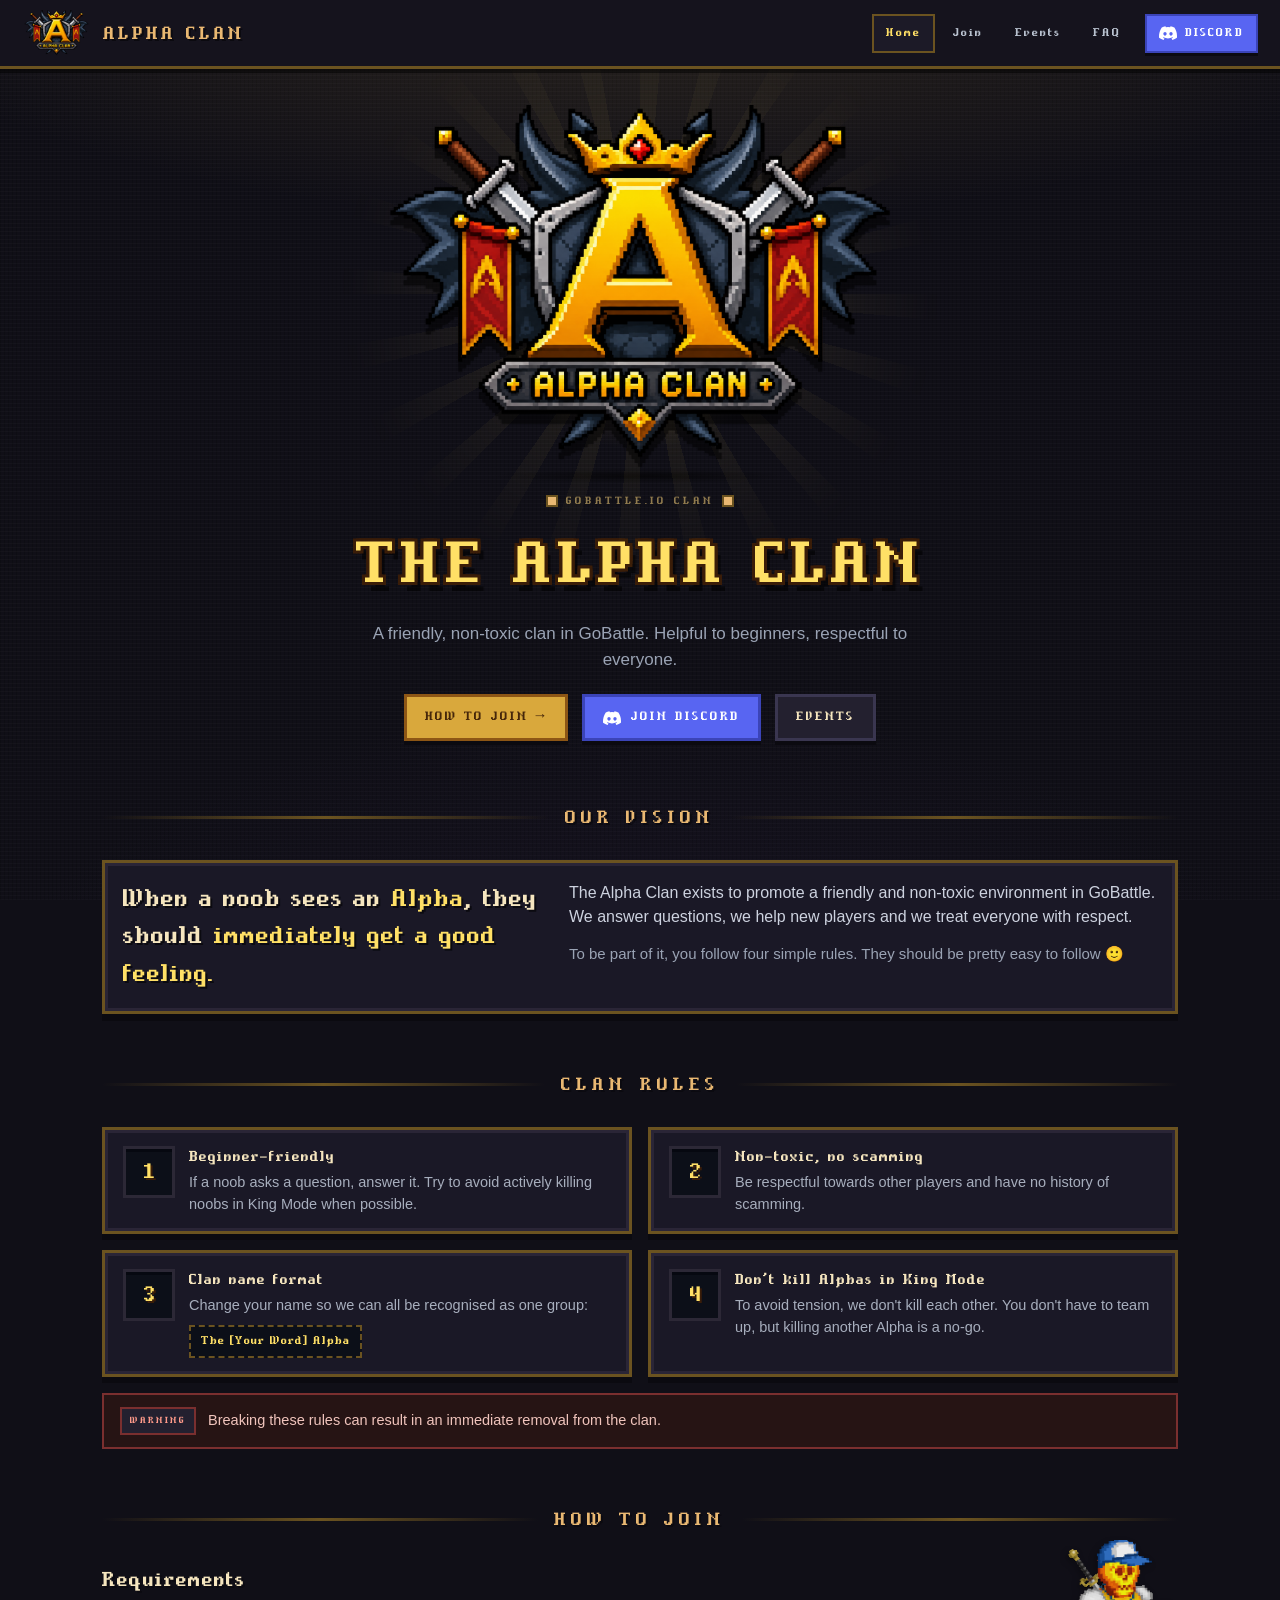
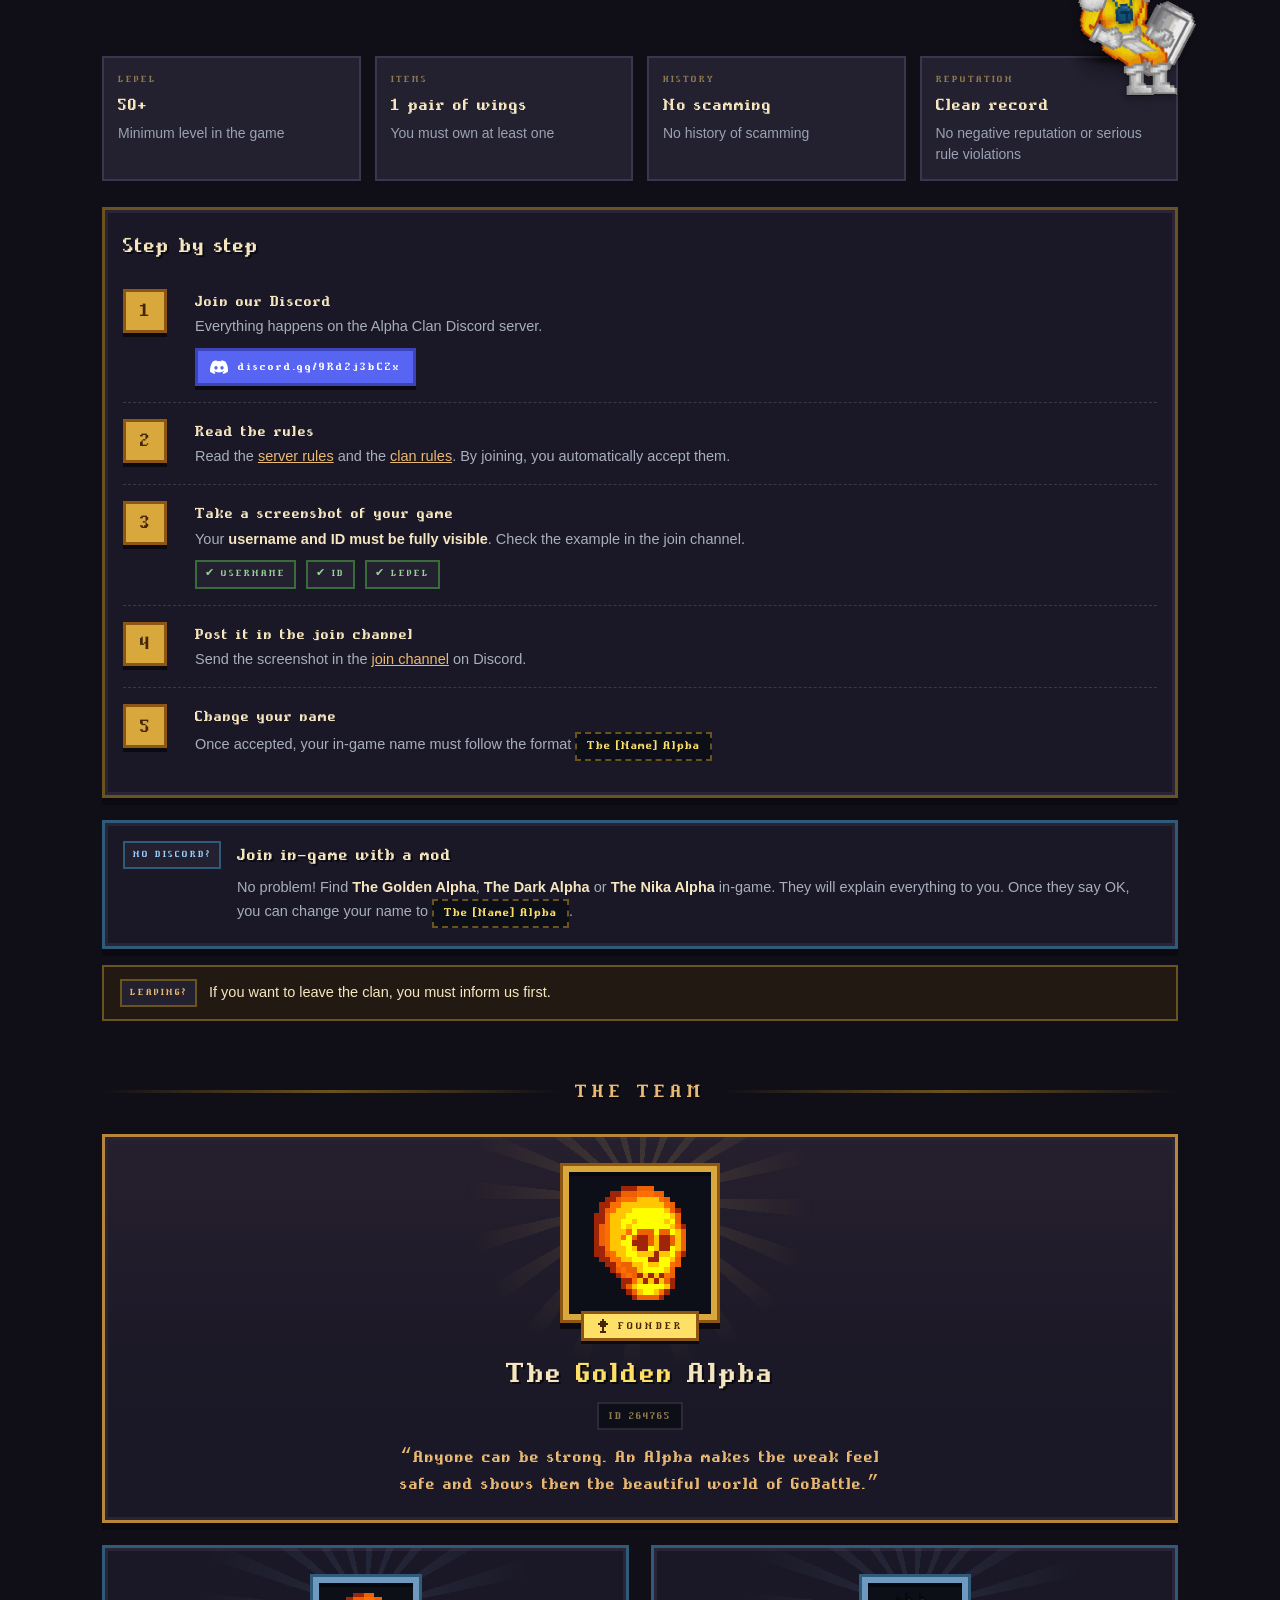
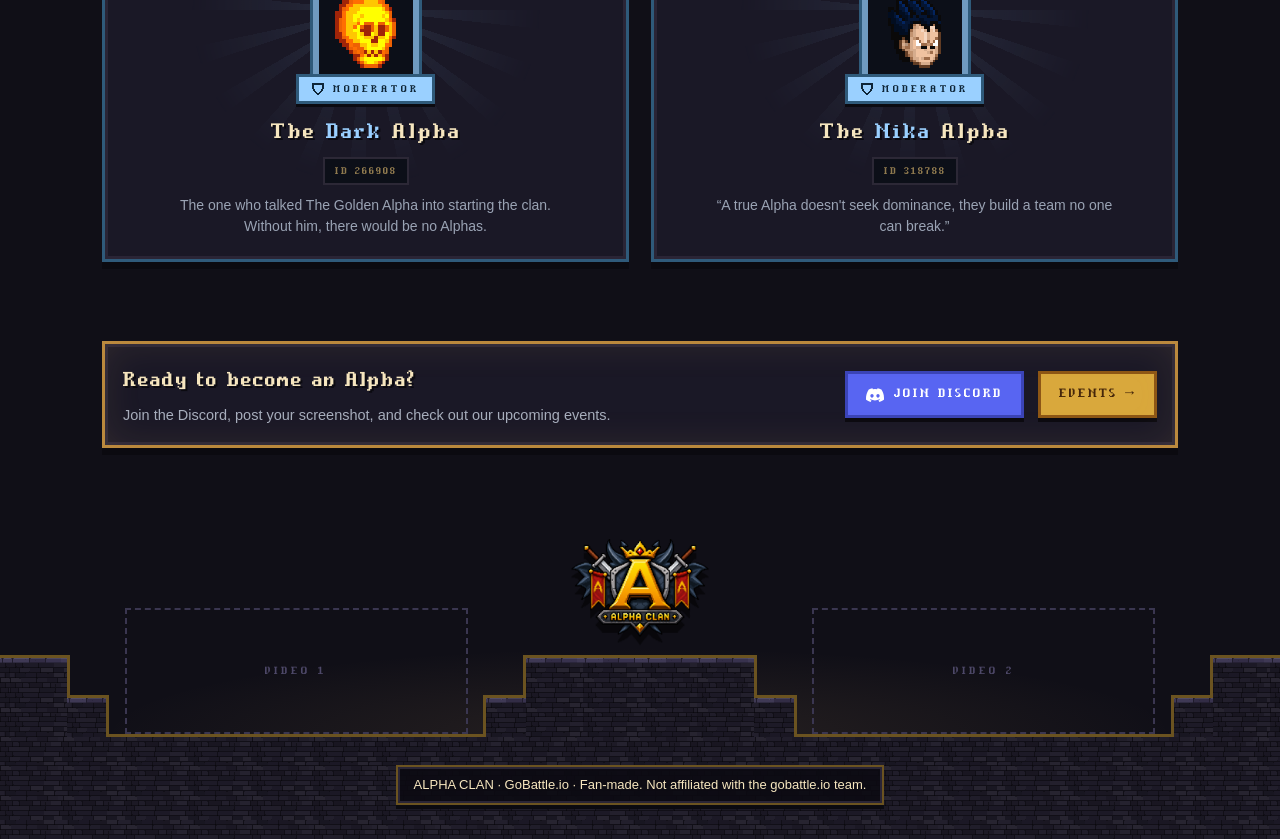
==== commit d805f2b5: "Live-Version ohne SEO (SEO kommt erst auf dem echten Server) Co-Authored-By: Claude Opus 5.5 <norepl" ====
--- a/index.html
+++ b/index.html
@@ -3,59 +3,10 @@
 <head>
   <meta charset="utf-8">
   <meta name="viewport" content="width=device-width, initial-scale=1">
-  <title>Alpha Clan – The Friendly GoBattle.io Clan | Join the Alphas</title>
-  <meta name="description" content="The Alpha Clan is a friendly, non-toxic gobattle.io clan. Join over 40 Alphas: support in King Mode, exclusive events, giveaways and a great community.">
-  <meta name="robots" content="index, follow">
-  <link rel="canonical" href="https://alpha-clan.com/">
-  <meta name="theme-color" content="#100f17">
-  <meta property="og:type" content="website">
-  <meta property="og:site_name" content="Alpha Clan">
-  <meta property="og:title" content="Alpha Clan – The Friendly GoBattle.io Clan | Join the Alphas">
-  <meta property="og:description" content="The Alpha Clan is a friendly, non-toxic gobattle.io clan. Join over 40 Alphas: support in King Mode, exclusive events, giveaways and a great community.">
-  <meta property="og:url" content="https://alpha-clan.com/">
-  <meta property="og:image" content="https://alpha-clan.com/images/og-image.png">
-  <meta property="og:image:width" content="1200">
-  <meta property="og:image:height" content="630">
-  <meta name="twitter:card" content="summary_large_image">
-  <link rel="icon" type="image/png" href="images/favicon-64.png">
-  <link rel="apple-touch-icon" href="images/apple-touch-icon.png">
+  <title>ALPHA CLAN – GoBattle</title>
+  <link rel="icon" href="images/alpha-clan-logo.png">
   <link rel="stylesheet" href="css/base.css">
   <link rel="stylesheet" href="css/home.css">
-  <script type="application/ld+json">
-{
-  "@context": "https://schema.org",
-  "@graph": [
-    {
-      "@type": "Organization",
-      "@id": "https://alpha-clan.com/#clan",
-      "name": "Alpha Clan",
-      "alternateName": [
-        "The Alpha Clan",
-        "Alpha Clan GoBattle",
-        "Alpha Clan gobattle.io"
-      ],
-      "url": "https://alpha-clan.com/",
-      "logo": "https://alpha-clan.com/images/favicon-64.png",
-      "image": "https://alpha-clan.com/images/og-image.png",
-      "description": "A friendly, non-toxic clan in the browser game gobattle.io.",
-      "sameAs": [
-        "https://discord.gg/9Rd2j3bCZx"
-      ]
-    },
-    {
-      "@type": "WebSite",
-      "@id": "https://alpha-clan.com/#website",
-      "name": "Alpha Clan",
-      "alternateName": "Alpha Clan – GoBattle.io Clan",
-      "url": "https://alpha-clan.com/",
-      "inLanguage": "en",
-      "publisher": {
-        "@id": "https://alpha-clan.com/#clan"
-      }
-    }
-  ]
-}
-  </script>
 </head>
 <body>
 
@@ -79,7 +30,7 @@
   </div>
   <div class="kick"><span class="stud"></span>GOBATTLE.IO CLAN<span class="stud"></span></div>
   <h1 class="title">THE ALPHA CLAN</h1>
-  <p class="sub">A friendly, non-toxic gobattle.io clan. Helpful to beginners, respectful to everyone.</p>
+  <p class="sub">A friendly, non-toxic clan in GoBattle. Helpful to beginners, respectful to everyone.</p>
   <div class="cta">
     <a class="btn" href="#join">HOW TO JOIN &rarr;</a>
     <a class="btn discord" href="https://discord.gg/9Rd2j3bCZx" target="_blank" rel="noopener"><span class="i-discord"></span>JOIN DISCORD</a>
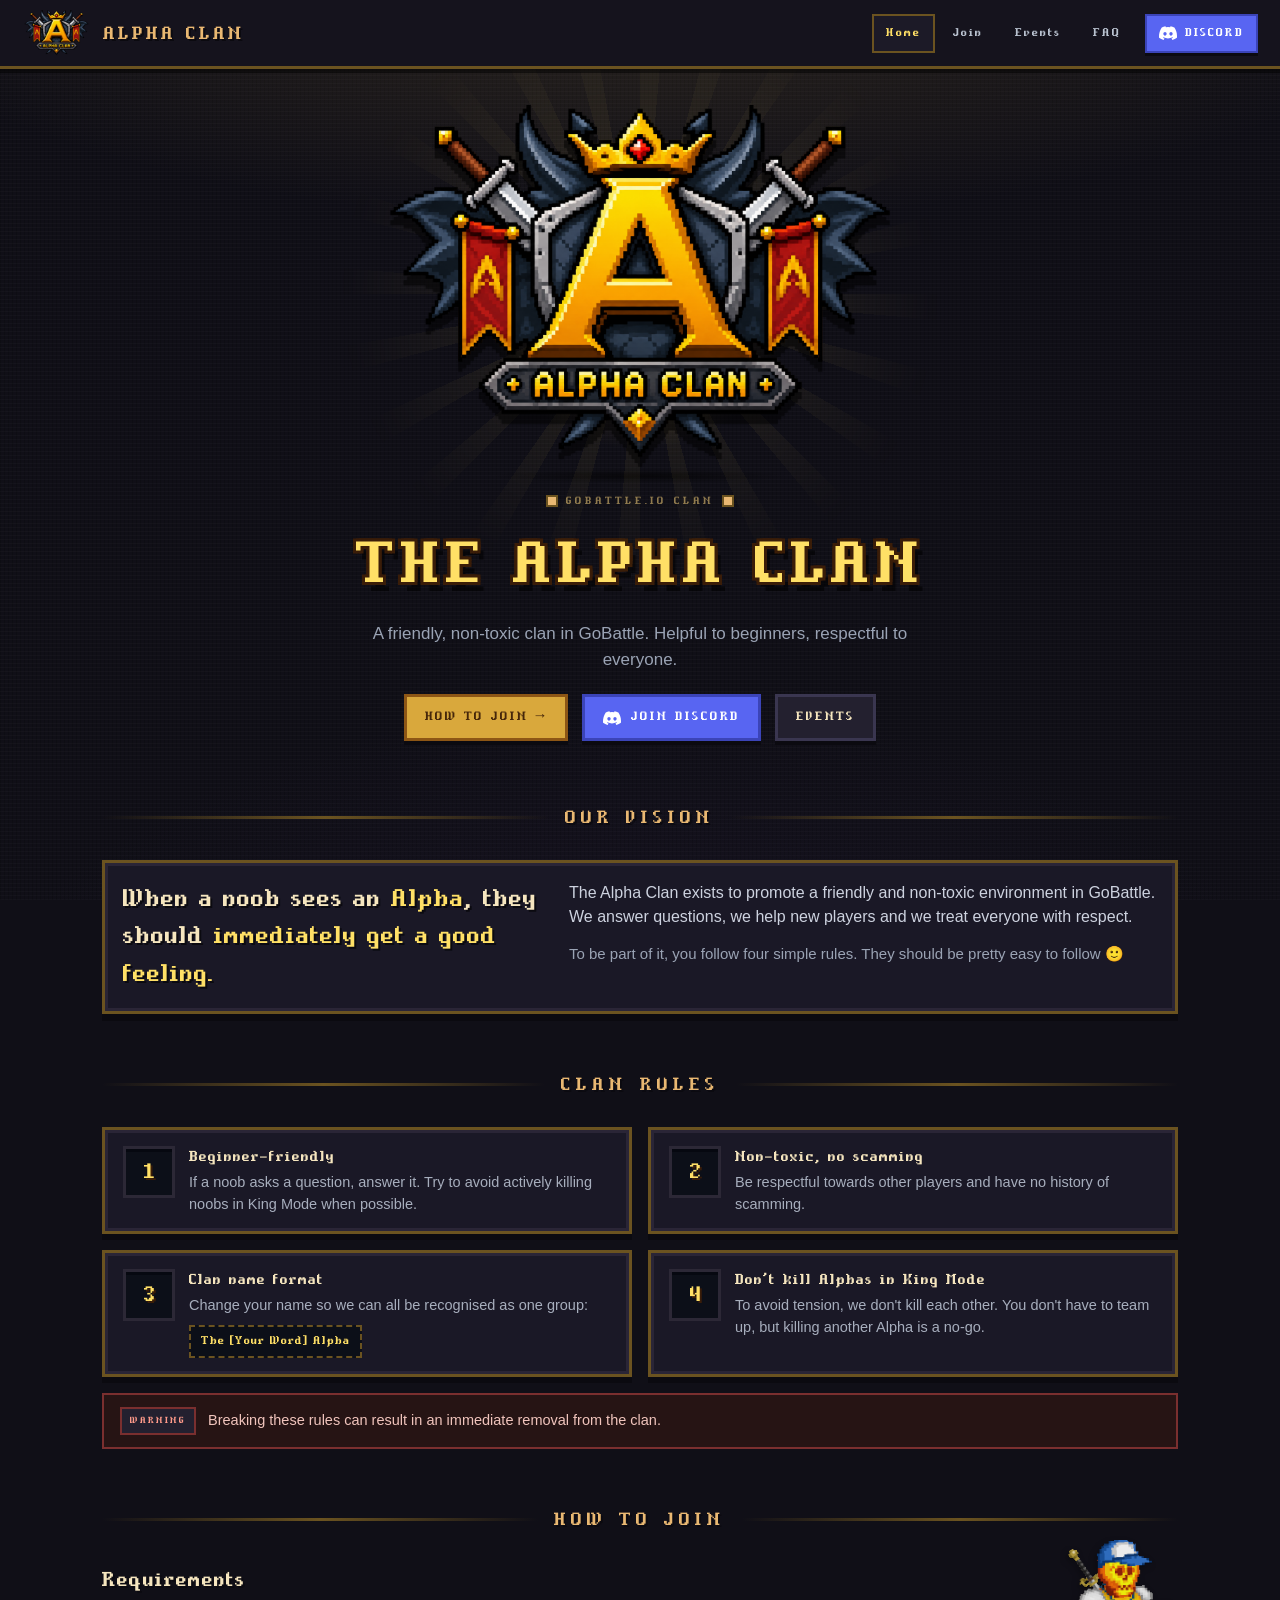
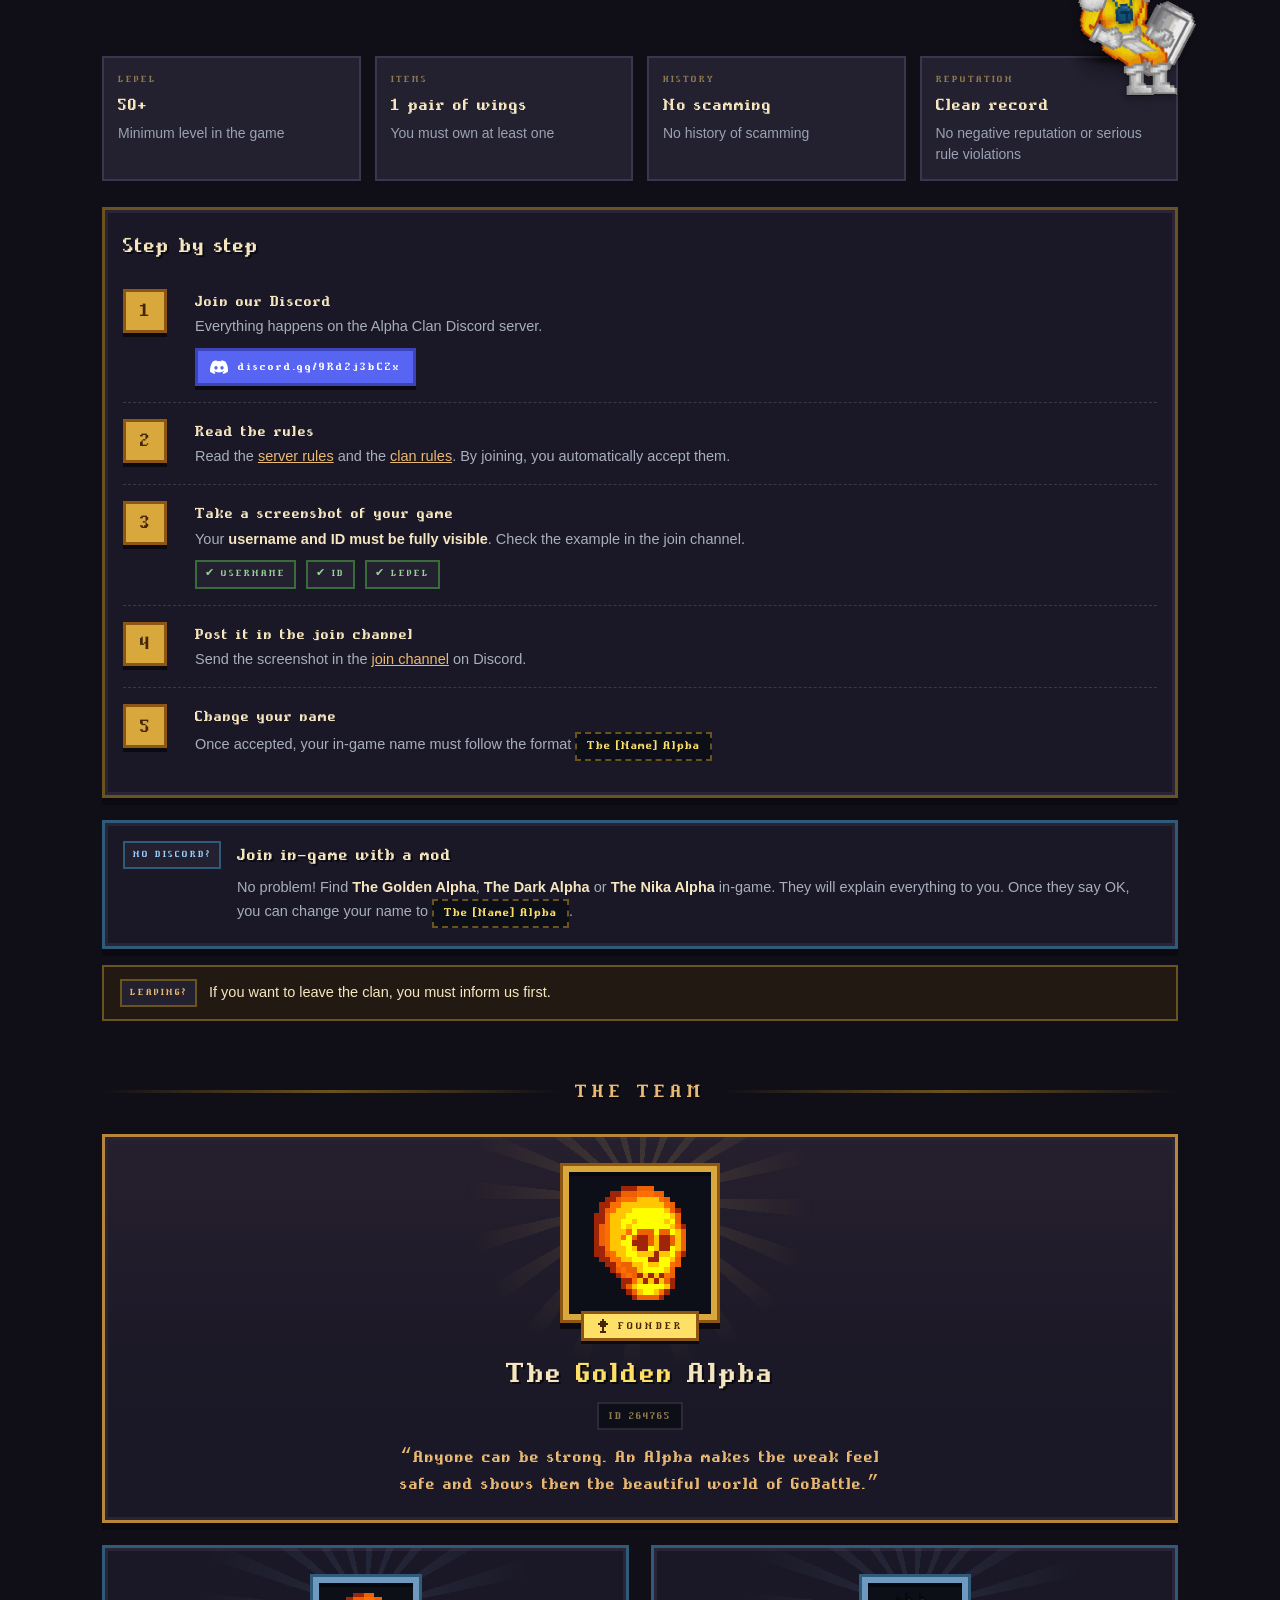
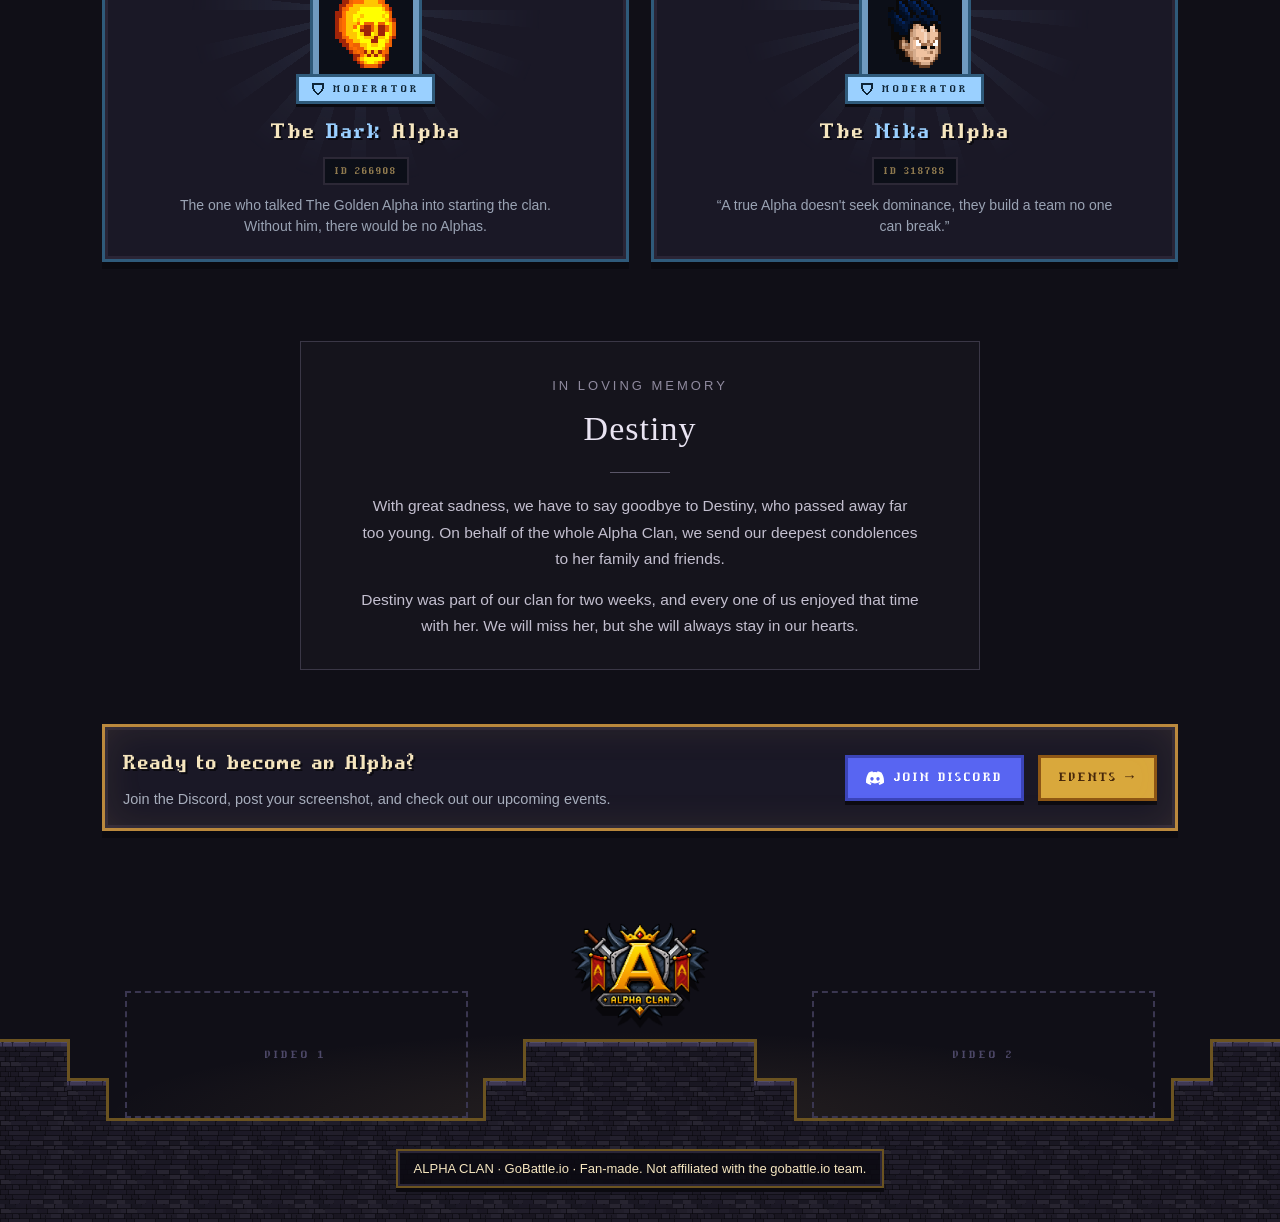
==== commit 645c71ce: "Startseite: Gedenken an Destiny unter dem Team (nur lokal) Co-Authored-By: Claude Opus 5.5 <noreply@" ====
--- a/index.html
+++ b/index.html
@@ -138,6 +138,16 @@
   </section>
 
   <section class="sec">
+    <div class="memorial">
+      <p class="memorial-label">In loving memory</p>
+      <h3 class="memorial-name">Destiny</h3>
+      <span class="memorial-line" aria-hidden="true"></span>
+      <p>With great sadness, we have to say goodbye to Destiny, who passed away far too young. On behalf of the whole Alpha Clan, we send our deepest condolences to her family and friends.</p>
+      <p>Destiny was part of our clan for two weeks, and every one of us enjoyed that time with her. We will miss her, but she will always stay in our hearts.</p>
+    </div>
+  </section>
+
+  <section class="sec">
     <div class="card feat band">
       <div>
         <h3 class="ctitle">Ready to become an Alpha?</h3>
--- a/css/home.css
+++ b/css/home.css
@@ -551,3 +551,46 @@
   .steps .btn      { max-width: 100%; letter-spacing: 1px; overflow-wrap: anywhere; }
   .alt .tag        { justify-self: start; }
 }
+
+/* Gedenken – bewusst schlicht */
+.memorial {
+  max-width: 680px;
+  margin: 0 auto;
+  padding: 34px 30px 30px;
+  text-align: center;
+  background: #15141c;
+  border: 1px solid #3a3746;
+}
+.memorial-label {
+  font-size: 13px;
+  letter-spacing: 3px;
+  text-transform: uppercase;
+  color: #8f8a9e;
+}
+.memorial-name {
+  margin-top: 8px;
+  font-family: Georgia, "Times New Roman", serif;
+  font-size: 34px;
+  font-weight: 400;
+  letter-spacing: 1px;
+  color: #e9e4f2;
+}
+.memorial-line {
+  display: block;
+  width: 60px;
+  height: 1px;
+  margin: 18px auto 20px;
+  background: #5a5668;
+}
+.memorial p:not(.memorial-label) {
+  max-width: 560px;
+  margin: 0 auto;
+  font-size: 15.5px;
+  line-height: 1.7;
+  color: #c3bfcf;
+}
+.memorial p:not(.memorial-label) + p { margin-top: 14px; }
+@media (max-width: 560px) {
+  .memorial { padding: 26px 18px 22px; }
+  .memorial-name { font-size: 28px; }
+}
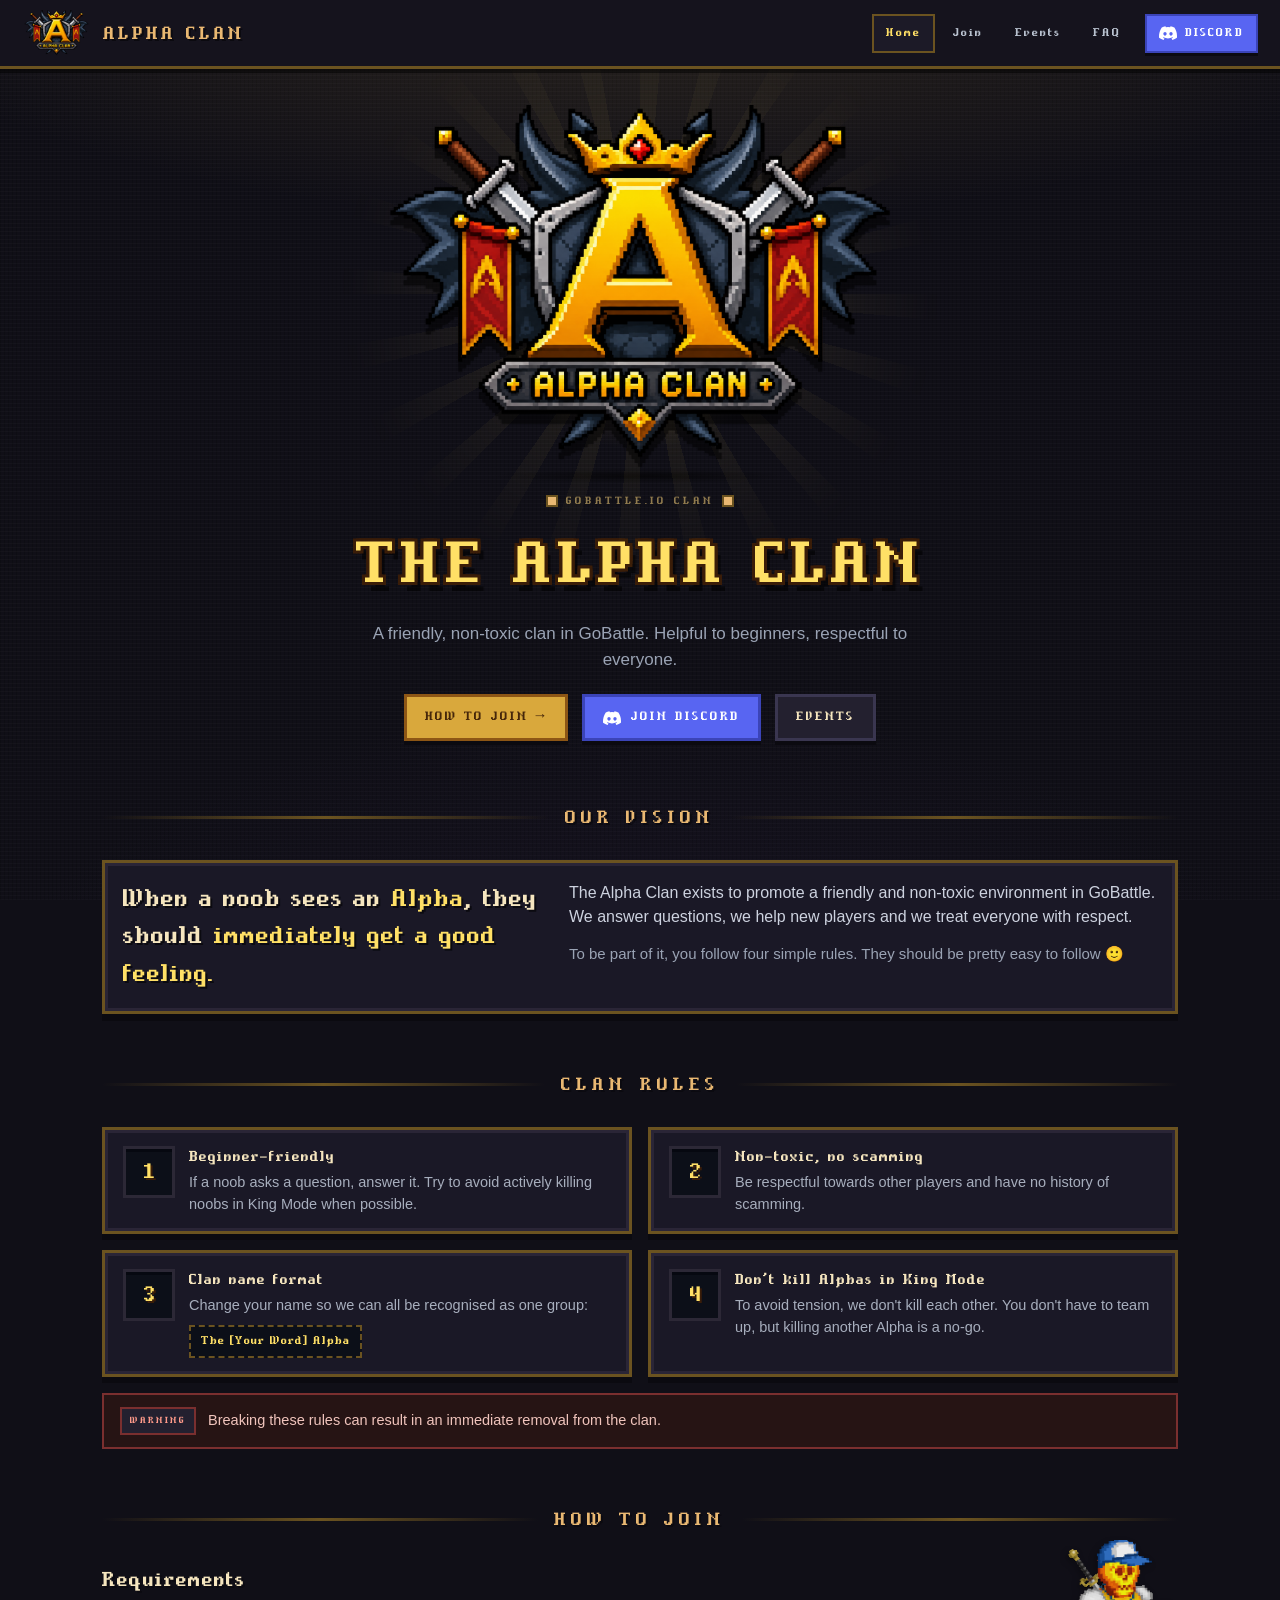
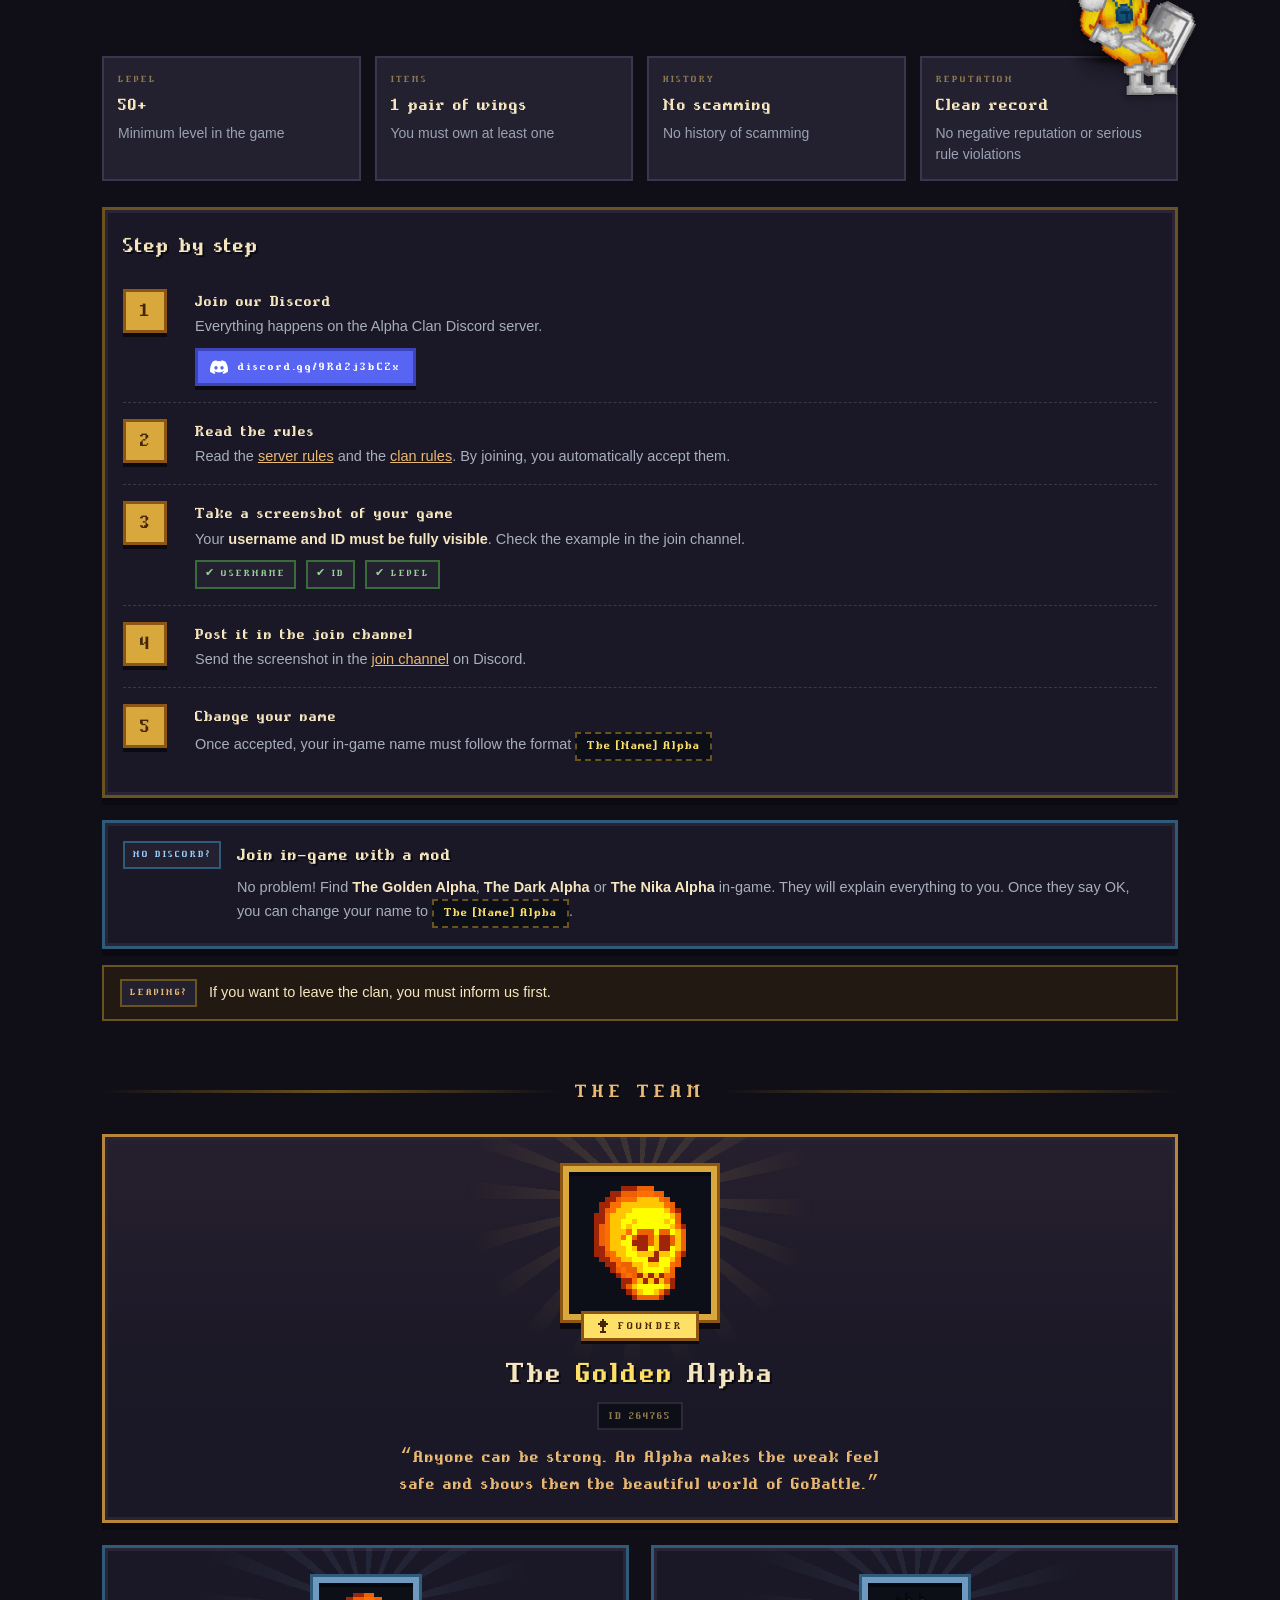
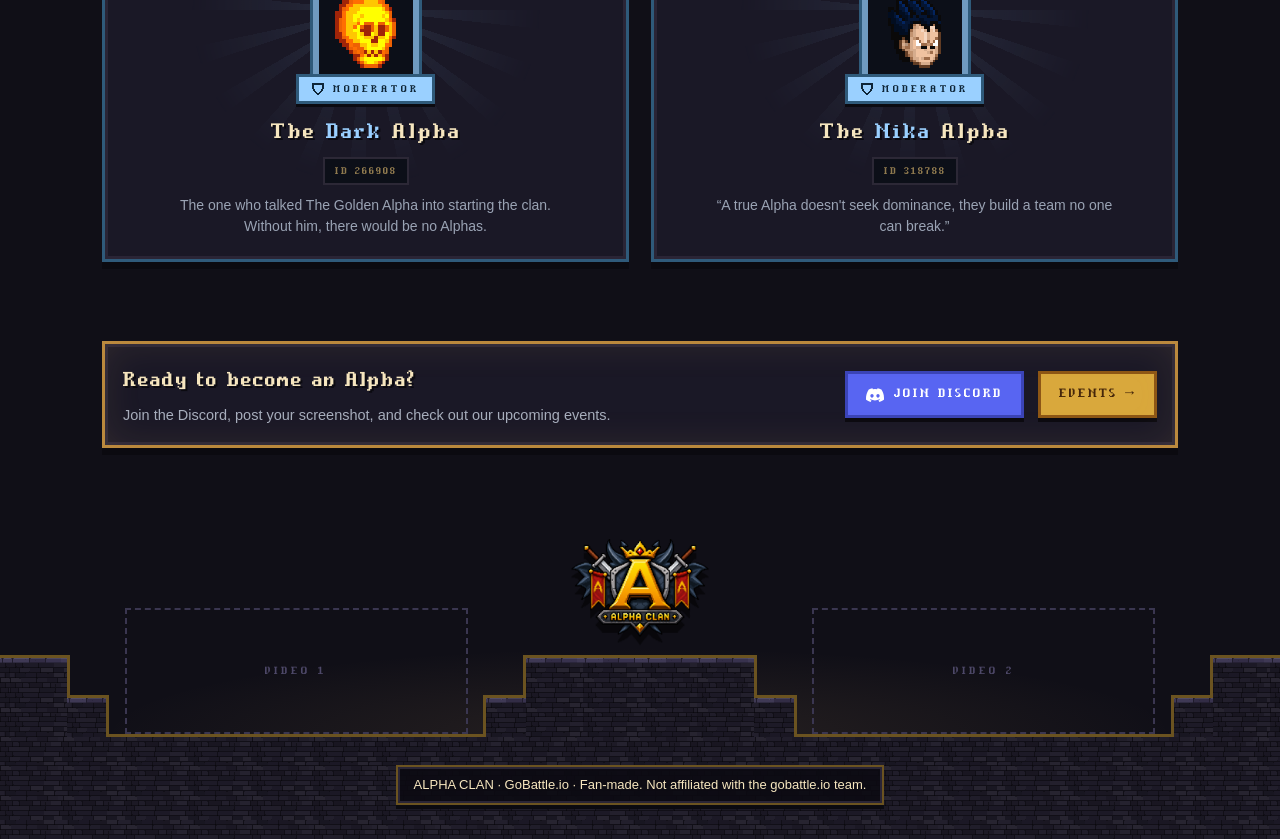
==== commit 2f981a73: "Gedenk-Block wieder entfernt (nur lokal) Co-Authored-By: Claude Opus 5.5 <noreply@anthropic.com> Cla" ====
--- a/index.html
+++ b/index.html
@@ -138,16 +138,6 @@
   </section>
 
   <section class="sec">
-    <div class="memorial">
-      <p class="memorial-label">In loving memory</p>
-      <h3 class="memorial-name">Destiny</h3>
-      <span class="memorial-line" aria-hidden="true"></span>
-      <p>With great sadness, we have to say goodbye to Destiny, who passed away far too young. On behalf of the whole Alpha Clan, we send our deepest condolences to her family and friends.</p>
-      <p>Destiny was part of our clan for two weeks, and every one of us enjoyed that time with her. We will miss her, but she will always stay in our hearts.</p>
-    </div>
-  </section>
-
-  <section class="sec">
     <div class="card feat band">
       <div>
         <h3 class="ctitle">Ready to become an Alpha?</h3>
--- a/css/home.css
+++ b/css/home.css
@@ -551,46 +551,3 @@
   .steps .btn      { max-width: 100%; letter-spacing: 1px; overflow-wrap: anywhere; }
   .alt .tag        { justify-self: start; }
 }
-
-/* Gedenken – bewusst schlicht */
-.memorial {
-  max-width: 680px;
-  margin: 0 auto;
-  padding: 34px 30px 30px;
-  text-align: center;
-  background: #15141c;
-  border: 1px solid #3a3746;
-}
-.memorial-label {
-  font-size: 13px;
-  letter-spacing: 3px;
-  text-transform: uppercase;
-  color: #8f8a9e;
-}
-.memorial-name {
-  margin-top: 8px;
-  font-family: Georgia, "Times New Roman", serif;
-  font-size: 34px;
-  font-weight: 400;
-  letter-spacing: 1px;
-  color: #e9e4f2;
-}
-.memorial-line {
-  display: block;
-  width: 60px;
-  height: 1px;
-  margin: 18px auto 20px;
-  background: #5a5668;
-}
-.memorial p:not(.memorial-label) {
-  max-width: 560px;
-  margin: 0 auto;
-  font-size: 15.5px;
-  line-height: 1.7;
-  color: #c3bfcf;
-}
-.memorial p:not(.memorial-label) + p { margin-top: 14px; }
-@media (max-width: 560px) {
-  .memorial { padding: 26px 18px 22px; }
-  .memorial-name { font-size: 28px; }
-}
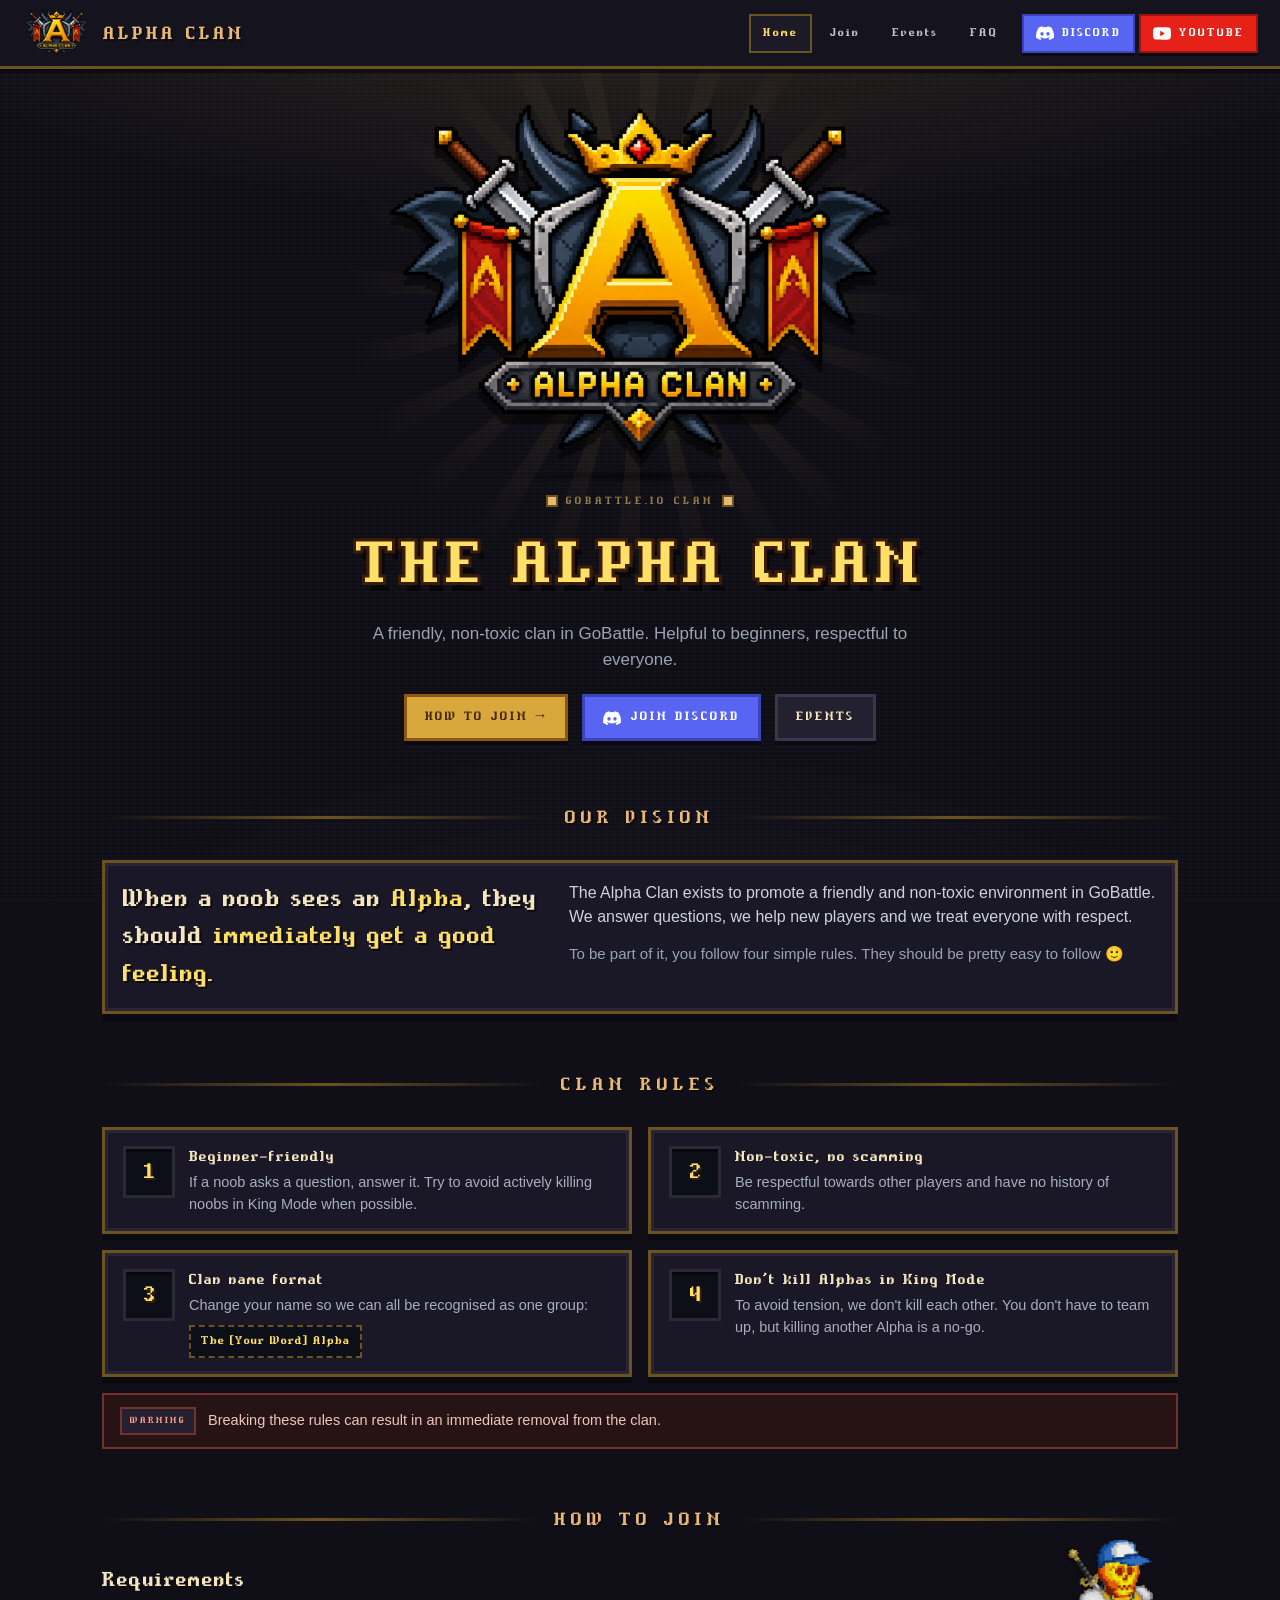
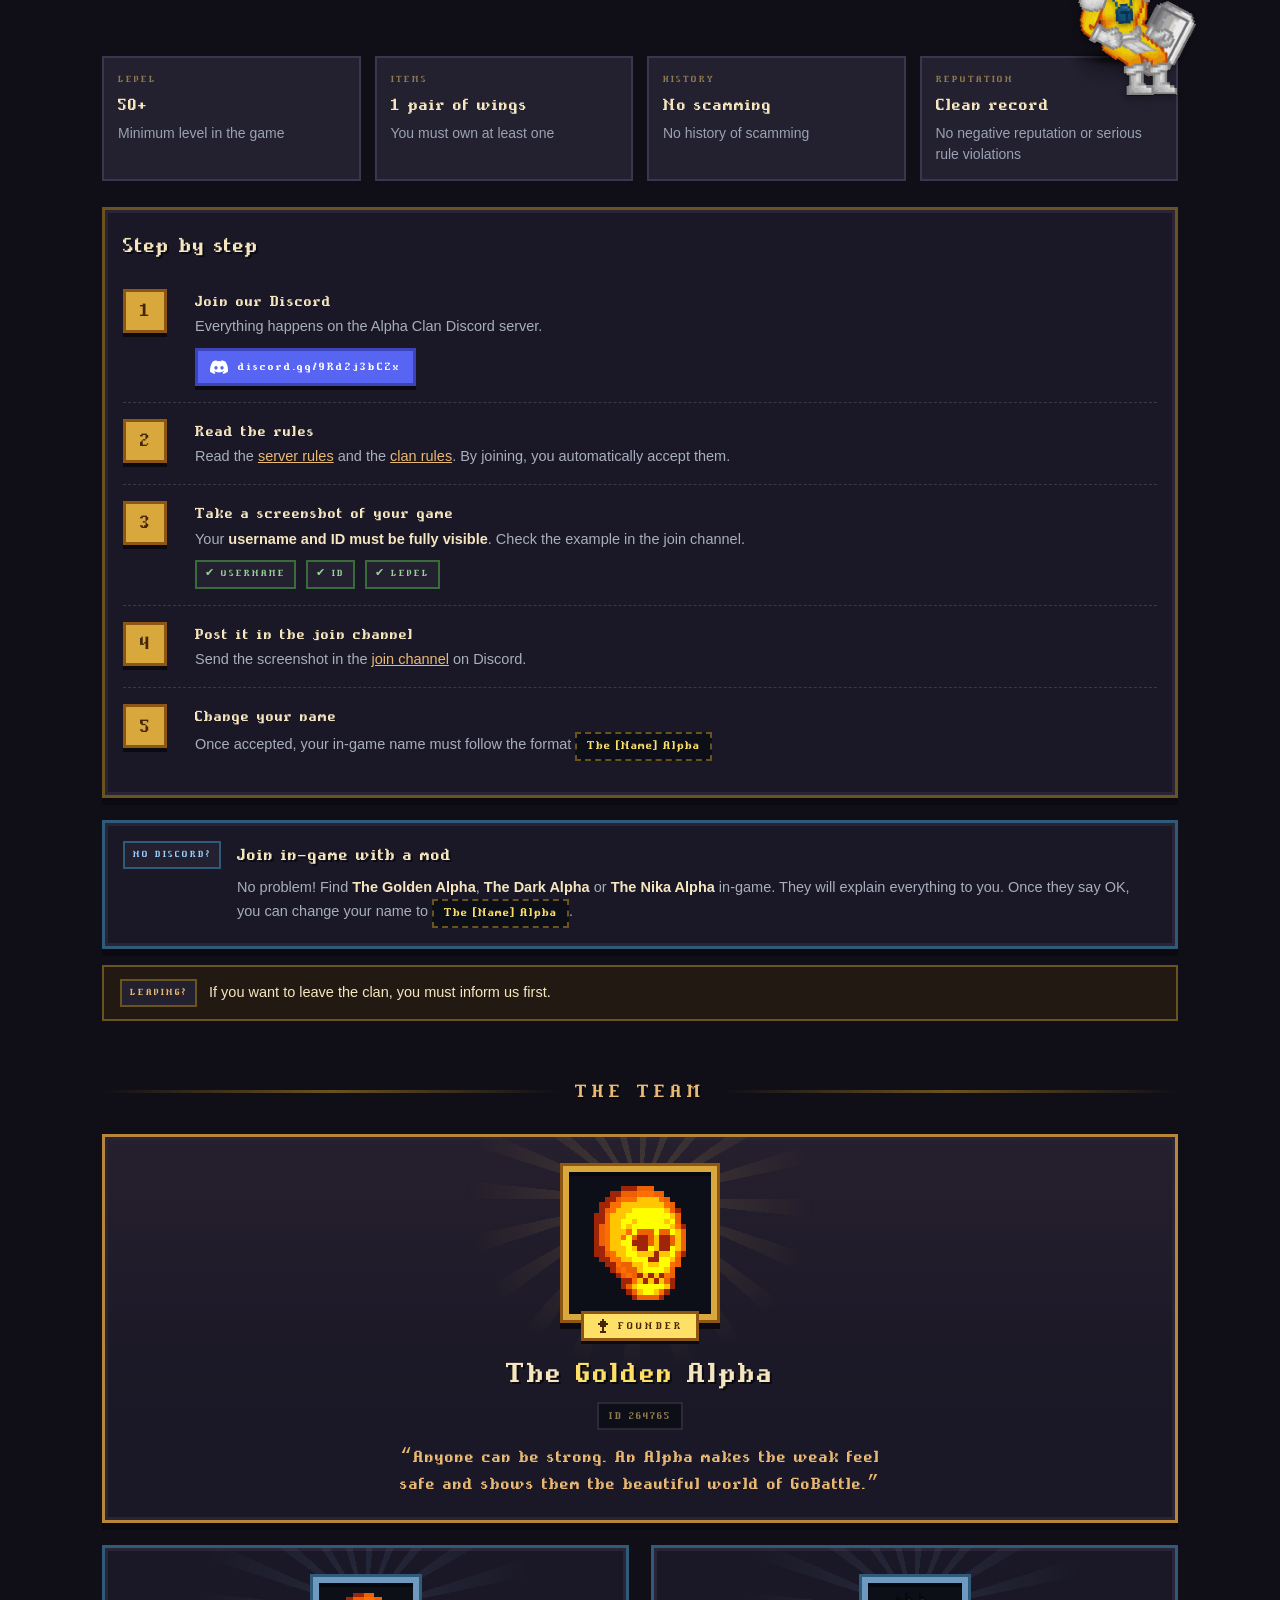
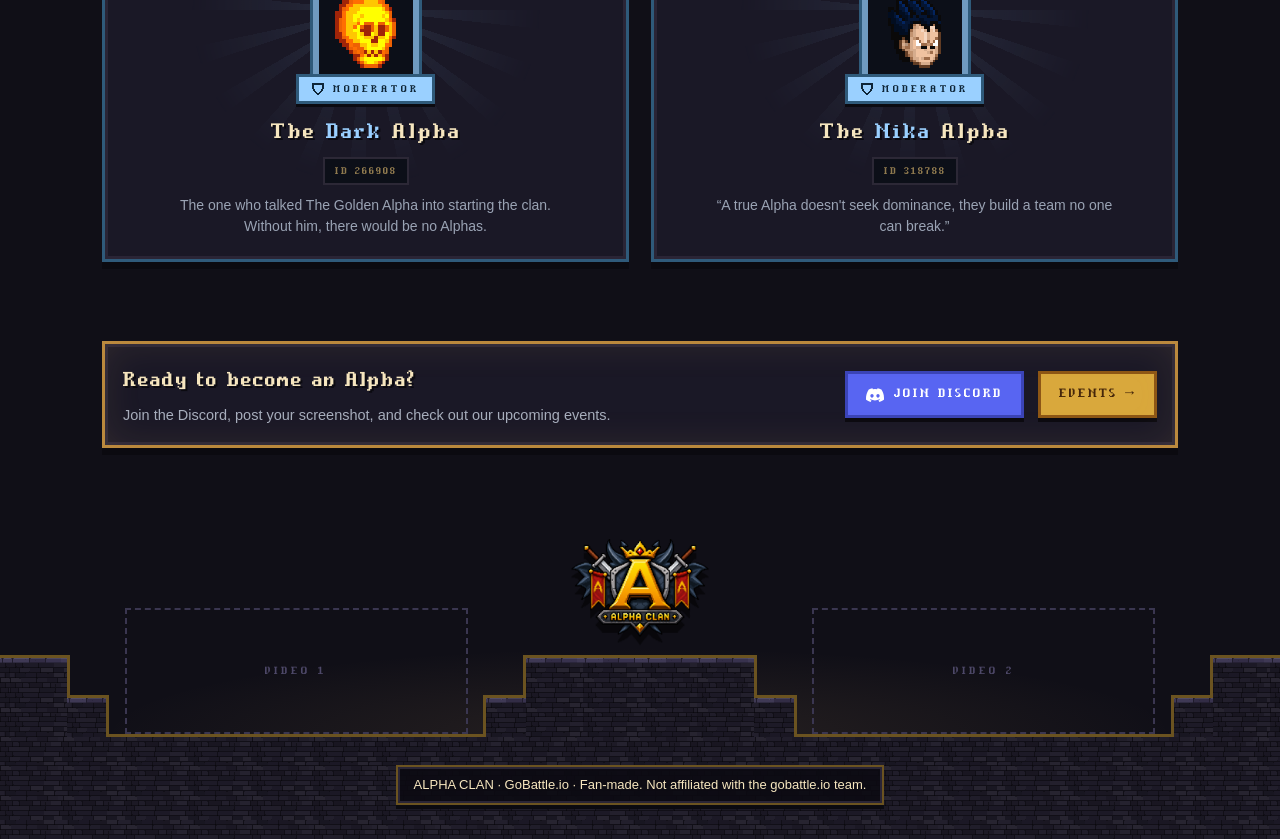
==== commit 4143156c: "Add help page with tutorial categories and YouTube header button - help.html: General, Dungeons and " ====
--- a/index.html
+++ b/index.html
@@ -5,7 +5,7 @@
   <meta name="viewport" content="width=device-width, initial-scale=1">
   <title>ALPHA CLAN – GoBattle</title>
   <link rel="icon" href="images/alpha-clan-logo.png">
-  <link rel="stylesheet" href="css/base.css">
+  <link rel="stylesheet" href="css/base.css?v=2">
   <link rel="stylesheet" href="css/home.css">
 </head>
 <body>
@@ -19,6 +19,7 @@
     <a href="events.html">Events</a>
     <a href="faq.html">FAQ</a>
     <a class="dc" href="https://discord.gg/9Rd2j3bCZx" target="_blank" rel="noopener"><span class="i-discord"></span>DISCORD</a>
+    <a class="yt" href="https://www.youtube.com/@alphaclan-gb" target="_blank" rel="noopener"><span class="i-youtube"></span>YOUTUBE</a>
   </nav>
 </header>
 
--- a/css/base.css
+++ b/css/base.css
@@ -36,6 +36,8 @@
   --btn-ink:  #45260a;
   --discord:  #5865f2;
   --discord2: #3b44b8;
+  --youtube:  #e62117;
+  --youtube2: #9c140d;
 
   --stone:     #1d1a27;
   --brick-w:   36px;
@@ -91,6 +93,16 @@
           mask: url("data:image/svg+xml,%3Csvg xmlns='http://www.w3.org/2000/svg' viewBox='0 0 24 18'%3E%3Cpath d='M20.3 1.5A19.6 19.6 0 0 0 15.4 0l-.6 1.3a18.2 18.2 0 0 0-5.6 0L8.6 0a19.5 19.5 0 0 0-4.9 1.5C.6 6.2-.3 10.8.1 15.3a19.8 19.8 0 0 0 6 3l1.3-2.1a12.8 12.8 0 0 1-2-1l.5-.4a14 14 0 0 0 12.2 0l.5.4-2 1 1.3 2.1a19.7 19.7 0 0 0 6-3c.5-5.2-.8-9.8-3.6-13.8ZM8 12.5c-1.2 0-2.2-1.1-2.2-2.4S6.8 7.7 8 7.7s2.2 1.1 2.2 2.4-1 2.4-2.2 2.4Zm8 0c-1.2 0-2.2-1.1-2.2-2.4s1-2.4 2.2-2.4 2.2 1.1 2.2 2.4-1 2.4-2.2 2.4Z'/%3E%3C/svg%3E") center / contain no-repeat;
 }
 
+.i-youtube {
+  display: inline-block;
+  flex: none;
+  width: 18px;
+  height: 13px;
+  background: currentColor;
+  -webkit-mask: url("data:image/svg+xml,%3Csvg xmlns='http://www.w3.org/2000/svg' viewBox='0 0 24 17'%3E%3Cpath fill-rule='evenodd' d='M23.5 2.7A3 3 0 0 0 21.4.5C19.5 0 12 0 12 0S4.5 0 2.6.5A3 3 0 0 0 .5 2.7C0 4.6 0 8.5 0 8.5s0 3.9.5 5.8a3 3 0 0 0 2.1 2.2c1.9.5 9.4.5 9.4.5s7.5 0 9.4-.5a3 3 0 0 0 2.1-2.2c.5-1.9.5-5.8.5-5.8s0-3.9-.5-5.8ZM9.6 12.1V4.9l6.2 3.6-6.2 3.6Z'/%3E%3C/svg%3E") center / contain no-repeat;
+          mask: url("data:image/svg+xml,%3Csvg xmlns='http://www.w3.org/2000/svg' viewBox='0 0 24 17'%3E%3Cpath fill-rule='evenodd' d='M23.5 2.7A3 3 0 0 0 21.4.5C19.5 0 12 0 12 0S4.5 0 2.6.5A3 3 0 0 0 .5 2.7C0 4.6 0 8.5 0 8.5s0 3.9.5 5.8a3 3 0 0 0 2.1 2.2c1.9.5 9.4.5 9.4.5s7.5 0 9.4-.5a3 3 0 0 0 2.1-2.2c.5-1.9.5-5.8.5-5.8s0-3.9-.5-5.8ZM9.6 12.1V4.9l6.2 3.6-6.2 3.6Z'/%3E%3C/svg%3E") center / contain no-repeat;
+}
+
 .stud {
   flex: none;
   width: 8px;
@@ -164,6 +176,16 @@
   box-shadow: 0 3px 0 var(--shadow);
 }
 .topnav a.dc:hover { background: #6b77ff; }
+.topnav a.yt {
+  display: inline-flex;
+  align-items: center;
+  gap: 8px;
+  color: #fff;
+  background: var(--youtube);
+  border-color: var(--youtube2);
+  box-shadow: 0 3px 0 var(--shadow);
+}
+.topnav a.yt:hover { background: #ff3b30; }
 
 .menu-btn {
   display: none;
@@ -401,6 +423,9 @@
 
 .btn.discord       { color: #fff; background: var(--discord); border-color: var(--discord2); }
 .btn.discord:hover { color: #fff; background: #6b77ff; }
+
+.btn.yt       { color: #fff; background: var(--youtube); border-color: var(--youtube2); }
+.btn.yt:hover { color: #fff; background: #ff3b30; }
 
 .btn.ghost       { color: var(--cream); background: var(--panel2); border-color: var(--line); }
 .btn.ghost:hover { color: var(--hover); background: #2c2840; }
@@ -487,6 +512,7 @@
     justify-content: center;
     margin: 6px 0 0;
   }
+  .topnav a.yt { justify-content: center; }
 }
 
 @media (max-width: 560px) {
